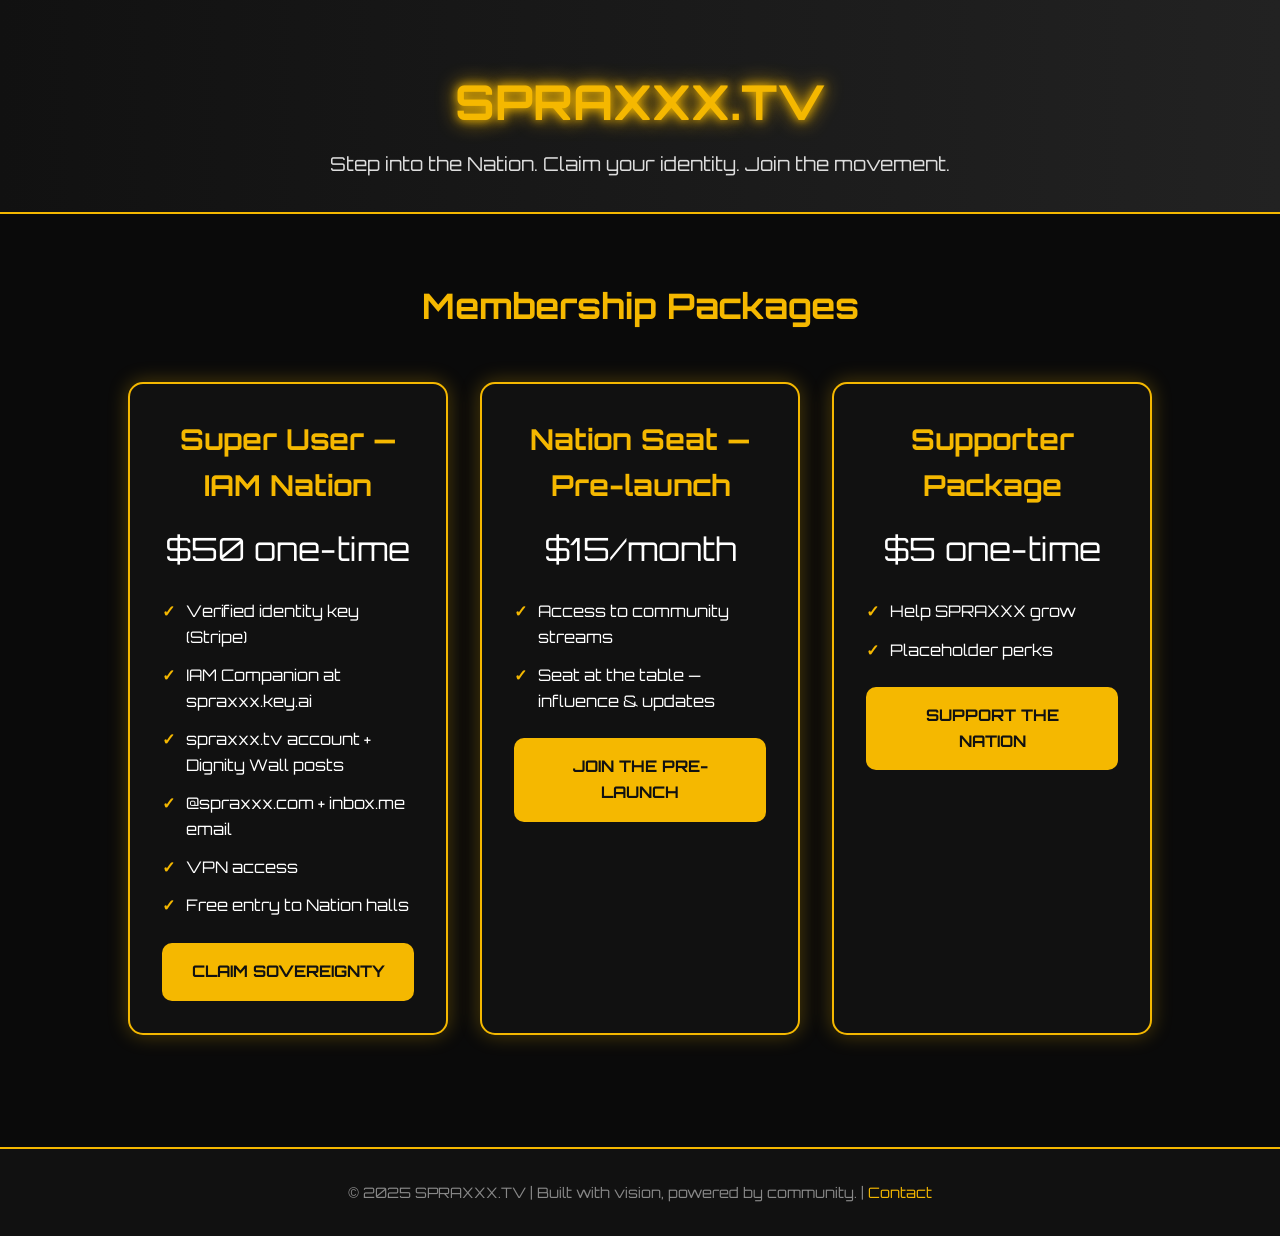
==== index.html @ 99e76203 "Update index.html" ====
<!DOCTYPE html>
<html lang="en">
<head>
    <meta charset="UTF-8">
    <meta name="viewport" content="width=device-width, initial-scale=1.0">
    <title>SPRAXXX.TV — Claim Your Nation</title>
    <link href="https://fonts.googleapis.com/css2?family=Orbitron:wght@400;700&display=swap" rel="stylesheet">
    <link rel="stylesheet" href="styles.css">
    <style>
        /* --- Reset & Basics --- */
        * { margin: 0; padding: 0; box-sizing: border-box; font-family: 'Orbitron', sans-serif; }
        body { background: #0a0a0a; color: #fff; line-height: 1.6; }
        a { text-decoration: none; color: inherit; }
        img { max-width: 100%; }

        /* --- Header --- */
        header {
            text-align: center;
            padding: 4rem 1rem 2rem 1rem;
            background: linear-gradient(90deg, #111, #222);
            border-bottom: 2px solid #f5b800;
        }
        header h1 {
            font-size: 3rem;
            color: #f5b800;
            text-shadow: 0 0 10px #f5b800, 0 0 20px #f5b800;
        }
        header p {
            font-size: 1.2rem;
            color: #ddd;
            margin-top: 0.5rem;
        }

        /* --- Membership Section --- */
        section#membership {
            padding: 4rem 1rem;
            max-width: 1200px;
            margin: 0 auto;
        }
        section#membership h2 {
            text-align: center;
            font-size: 2.2rem;
            color: #f5b800;
            margin-bottom: 3rem;
        }
        .plans {
            display: flex;
            flex-wrap: wrap;
            justify-content: center;
            gap: 2rem;
        }
        .plan {
            background: #111;
            border: 2px solid #f5b800;
            border-radius: 15px;
            width: 320px;
            padding: 2rem;
            box-shadow: 0 0 20px rgba(245,184,0,0.3);
            transition: transform 0.3s, box-shadow 0.3s;
        }
        .plan:hover {
            transform: translateY(-10px);
            box-shadow: 0 0 30px rgba(245,184,0,0.6);
        }
        .plan h3 {
            font-size: 1.8rem;
            color: #f5b800;
            text-align: center;
            margin-bottom: 1rem;
        }
        .price {
            font-size: 2rem;
            text-align: center;
            margin-bottom: 1.5rem;
        }
        .plan ul {
            list-style: none;
            margin-bottom: 1.5rem;
        }
        .plan ul li {
            margin-bottom: 0.8rem;
            padding-left: 1.5rem;
            position: relative;
        }
        .plan ul li::before {
            content: '✓';
            position: absolute;
            left: 0;
            color: #f5b800;
            font-weight: bold;
        }
        .btn {
            display: block;
            text-align: center;
            padding: 1rem 1.5rem;
            border-radius: 10px;
            font-weight: bold;
            transition: 0.3s;
            margin-top: 1rem;
            background: #f5b800;
            color: #111;
            text-transform: uppercase;
        }
        .btn:hover {
            background: #e0a800;
        }

        /* --- Footer --- */
        footer {
            background: #111;
            text-align: center;
            padding: 2rem 1rem;
            color: #888;
            font-size: 0.9rem;
            border-top: 2px solid #f5b800;
            margin-top: 3rem;
        }
        footer a { color: #f5b800; }
        @media(max-width: 960px){ .plans { flex-direction: column; align-items: center; } }
    </style>
</head>
<body>

    <!-- Header -->
    <header>
        <h1>SPRAXXX.TV</h1>
        <p>Step into the Nation. Claim your identity. Join the movement.</p>
    </header>

    <!-- Membership Packages -->
    <section id="membership">
        <h2>Membership Packages</h2>
        <div class="plans">

            <!-- $50 IAM Nation -->
            <div class="plan">
                <h3>Super User — IAM Nation</h3>
                <div class="price">$50 one-time</div>
                <ul>
                    <li>Verified identity key (Stripe)</li>
                    <li>IAM Companion at spraxxx.key.ai</li>
                    <li>spraxxx.tv account + Dignity Wall posts</li>
                    <li>@spraxxx.com + inbox.me email</li>
                    <li>VPN access</li>
                    <li>Free entry to Nation halls</li>
                </ul>
                <a class="btn" href="https://buy.stripe.com/cNi8wO7iu8fKeUY9PT8IU0c" target="_blank" rel="noopener">Claim Sovereignty</a>
            </div>

            <!-- $15 Pre-launch -->
            <div class="plan">
                <h3>Nation Seat — Pre-launch</h3>
                <div class="price">$15/month</div>
                <ul>
                    <li>Access to community streams</li>
                    <li>Seat at the table — influence & updates</li>
                </ul>
                <a class="btn" href="https://buy.stripe.com/8x214m6eq1Rm6os7HL8IU0d" target="_blank" rel="noopener">Join the Pre-launch</a>
            </div>

            <!-- $5 Supporter -->
            <div class="plan">
                <h3>Supporter Package</h3>
                <div class="price">$5 one-time</div>
                <ul>
                    <li>Help SPRAXXX grow</li>
                    <li>Placeholder perks</li>
                </ul>
                <a class="btn" href="https://buy.stripe.com/cNi4gy5amanSeUY6DH8IU0e" target="_blank" rel="noopener">Support the Nation</a>
            </div>

        </div>
    </section>

    <!-- Footer -->
    <footer>
        <p>&copy; 2025 SPRAXXX.TV | Built with vision, powered by community. | <a href="mailto:contact@spraxxx.com">Contact</a></p>
    </footer>

</body>
</html>
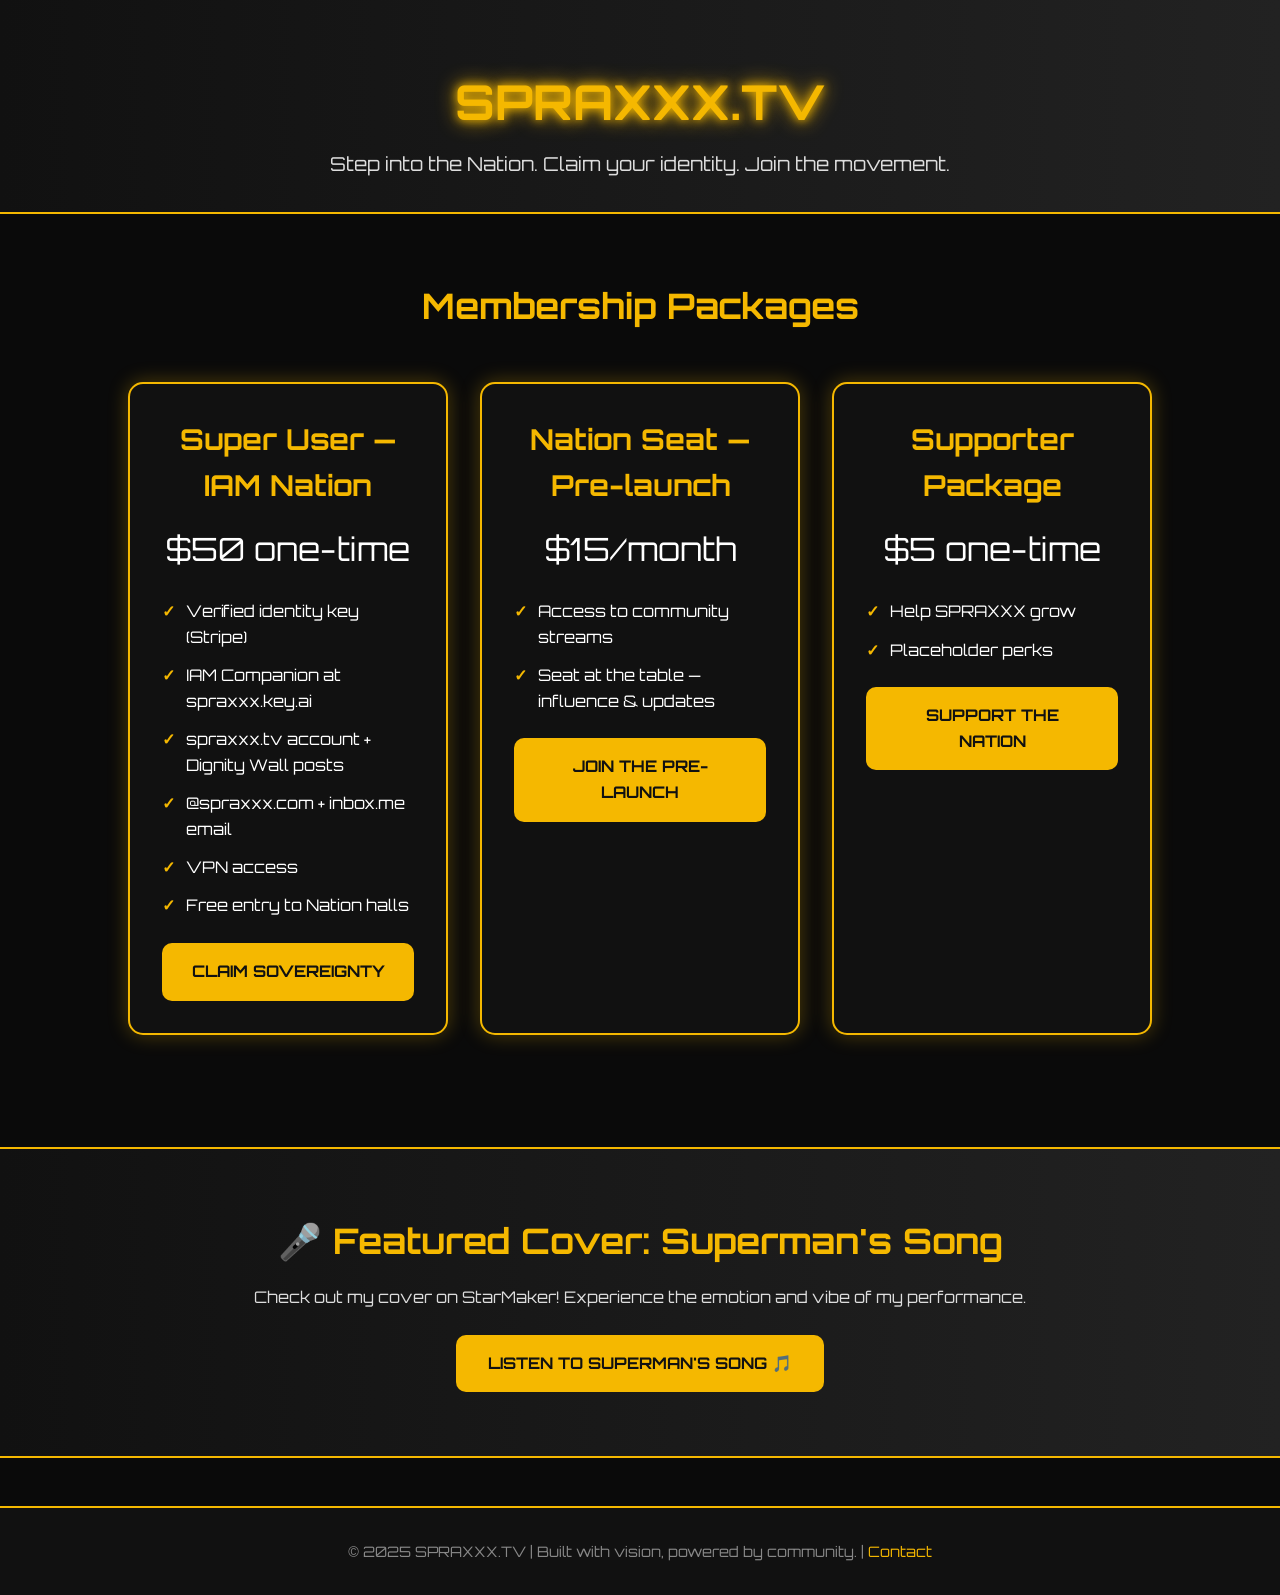
==== commit 80d71996: "Add Featured Music Section to index.html Added a featured music section with a cover song link." ====
--- a/index.html
+++ b/index.html
@@ -105,6 +105,38 @@
             background: #e0a800;
         }
 
+        /* --- Featured Music Section --- */
+        section#music-cover {
+            padding:4rem 1rem;
+            text-align:center;
+            background:linear-gradient(90deg,#111,#222);
+            border-top:2px solid #f5b800;
+            border-bottom:2px solid #f5b800;
+            margin-top:3rem;
+        }
+        section#music-cover h2 {
+            font-size:2.2rem;
+            color:#f5b800;
+            margin-bottom:1rem;
+        }
+        section#music-cover p {
+            color:#ddd;
+            margin-bottom:1.5rem;
+        }
+        section#music-cover a {
+            display:inline-block;
+            padding:1rem 2rem;
+            background:#f5b800;
+            color:#111;
+            font-weight:bold;
+            border-radius:10px;
+            text-transform:uppercase;
+            transition:0.3s;
+        }
+        section#music-cover a:hover {
+            background:#e0a800;
+        }
+
         /* --- Footer --- */
         footer {
             background: #111;
@@ -116,6 +148,7 @@
             margin-top: 3rem;
         }
         footer a { color: #f5b800; }
+
         @media(max-width: 960px){ .plans { flex-direction: column; align-items: center; } }
     </style>
 </head>
@@ -172,6 +205,13 @@
         </div>
     </section>
 
+    <!-- Featured Music Cover -->
+    <section id="music-cover">
+        <h2>🎤 Featured Cover: Superman's Song</h2>
+        <p>Check out my cover on StarMaker! Experience the emotion and vibe of my performance.</p>
+        <a href="https://m.starmakerstudios.com/a-vue3/playrecording?app=sm&from_sid=100038698755&guide_type=2&pg_rf_ca_vn=20&pid=recordingsharing&recordingId=7318349473328004&share_type=copylink" target="_blank">Listen to Superman's Song 🎵</a>
+    </section>
+
     <!-- Footer -->
     <footer>
         <p>&copy; 2025 SPRAXXX.TV | Built with vision, powered by community. | <a href="mailto:contact@spraxxx.com">Contact</a></p>
--- a/styles.css
+++ b/styles.css
@@ -0,0 +1,152 @@
+/* --- Reset & Basics --- */
+* {
+    margin: 0;
+    padding: 0;
+    box-sizing: border-box;
+    font-family: 'Orbitron', sans-serif;
+}
+body {
+    background: #0a0a0a;
+    color: #fff;
+    line-height: 1.6;
+    animation: pulseBackground 10s infinite alternate;
+}
+a {
+    text-decoration: none;
+    color: inherit;
+}
+img {
+    max-width: 100%;
+}
+
+/* --- Animations --- */
+@keyframes pulseBackground {
+    0% { background-color: #0a0a0a; }
+    50% { background-color: #111111; }
+    100% { background-color: #0a0a0a; }
+}
+
+/* --- Header --- */
+header {
+    text-align: center;
+    padding: 4rem 1rem 2rem 1rem;
+    background: linear-gradient(90deg, #111, #222);
+    border-bottom: 2px solid #f5b800;
+    animation: glowHeader 3s infinite alternate;
+}
+@keyframes glowHeader {
+    0% { box-shadow: 0 0 5px #f5b800; }
+    100% { box-shadow: 0 0 25px #f5b800; }
+}
+header h1 {
+    font-size: 3rem;
+    color: #f5b800;
+    text-shadow: 0 0 10px #f5b800, 0 0 20px #f5b800;
+}
+header p {
+    font-size: 1.2rem;
+    color: #ddd;
+    margin-top: 0.5rem;
+}
+
+/* --- Membership Section --- */
+section#membership {
+    padding: 4rem 1rem;
+    max-width: 1200px;
+    margin: 0 auto;
+}
+section#membership h2 {
+    text-align: center;
+    font-size: 2.2rem;
+    color: #f5b800;
+    margin-bottom: 3rem;
+}
+.plans {
+    display: flex;
+    flex-wrap: wrap;
+    justify-content: center;
+    gap: 2rem;
+}
+.plan {
+    background: #111;
+    border: 2px solid #f5b800;
+    border-radius: 15px;
+    width: 320px;
+    padding: 2rem;
+    box-shadow: 0 0 20px rgba(245,184,0,0.3);
+    transition: transform 0.3s, box-shadow 0.3s;
+}
+.plan:hover {
+    transform: translateY(-10px);
+    box-shadow: 0 0 30px rgba(245,184,0,0.6), 0 0 50px rgba(245,184,0,0.3);
+}
+.plan h3 {
+    font-size: 1.8rem;
+    color: #f5b800;
+    text-align: center;
+    margin-bottom: 1rem;
+    animation: glowText 2s infinite alternate;
+}
+@keyframes glowText {
+    0% { text-shadow: 0 0 5px #f5b800; }
+    100% { text-shadow: 0 0 20px #f5b800, 0 0 40px #f5b800; }
+}
+.price {
+    font-size: 2rem;
+    text-align: center;
+    margin-bottom: 1.5rem;
+}
+.plan ul {
+    list-style: none;
+    margin-bottom: 1.5rem;
+}
+.plan ul li {
+    margin-bottom: 0.8rem;
+    padding-left: 1.5rem;
+    position: relative;
+}
+.plan ul li::before {
+    content: '✓';
+    position: absolute;
+    left: 0;
+    color: #f5b800;
+    font-weight: bold;
+}
+.btn {
+    display: block;
+    text-align: center;
+    padding: 1rem 1.5rem;
+    border-radius: 10px;
+    font-weight: bold;
+    transition: 0.3s;
+    margin-top: 1rem;
+    background: #f5b800;
+    color: #111;
+    text-transform: uppercase;
+}
+.btn:hover {
+    background: #e0a800;
+    box-shadow: 0 0 15px #f5b800, 0 0 30px #f5b800 inset;
+}
+
+/* --- Footer --- */
+footer {
+    background: #111;
+    text-align: center;
+    padding: 2rem 1rem;
+    color: #888;
+    font-size: 0.9rem;
+    border-top: 2px solid #f5b800;
+    margin-top: 3rem;
+    animation: glowFooter 4s infinite alternate;
+}
+footer a { color: #f5b800; }
+@keyframes glowFooter {
+    0% { box-shadow: 0 0 5px #f5b800; }
+    100% { box-shadow: 0 0 25px #f5b800; }
+}
+
+/* --- Responsive --- */
+@media(max-width: 960px){
+    .plans { flex-direction: column; align-items: center; }
+}
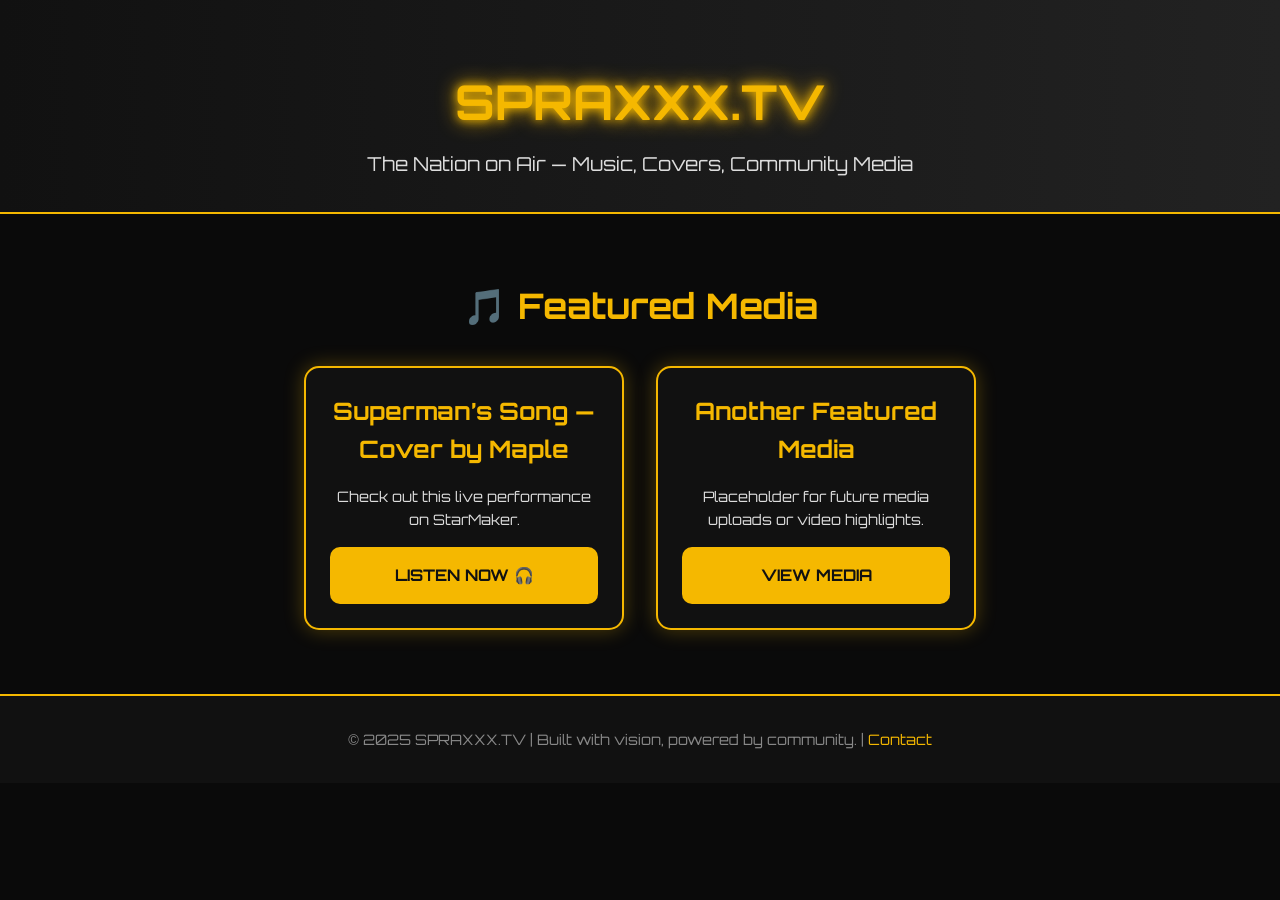
==== commit c51b1353: "Update page title and restructure sections" ====
--- a/index.html
+++ b/index.html
@@ -3,129 +3,83 @@
 <head>
     <meta charset="UTF-8">
     <meta name="viewport" content="width=device-width, initial-scale=1.0">
-    <title>SPRAXXX.TV — Claim Your Nation</title>
+    <title>SPRAXXX.TV — The Nation on Air</title>
+
+    <!-- Fonts -->
+    <link rel="preconnect" href="https://fonts.googleapis.com">
+    <link rel="preconnect" href="https://fonts.gstatic.com" crossorigin>
     <link href="https://fonts.googleapis.com/css2?family=Orbitron:wght@400;700&display=swap" rel="stylesheet">
+
+    <!-- Styles -->
     <link rel="stylesheet" href="styles.css">
+
     <style>
         /* --- Reset & Basics --- */
-        * { margin: 0; padding: 0; box-sizing: border-box; font-family: 'Orbitron', sans-serif; }
-        body { background: #0a0a0a; color: #fff; line-height: 1.6; }
-        a { text-decoration: none; color: inherit; }
-        img { max-width: 100%; }
+        * { margin:0; padding:0; box-sizing:border-box; font-family:'Orbitron', sans-serif; }
+        body { background:#0a0a0a; color:#fff; line-height:1.6; overflow-x:hidden; }
+        a { text-decoration:none; color:inherit; }
+        img { max-width:100%; display:block; }
 
         /* --- Header --- */
         header {
-            text-align: center;
-            padding: 4rem 1rem 2rem 1rem;
-            background: linear-gradient(90deg, #111, #222);
-            border-bottom: 2px solid #f5b800;
+            text-align:center;
+            padding:4rem 1rem 2rem 1rem;
+            background:linear-gradient(90deg,#111,#222);
+            border-bottom:2px solid #f5b800;
         }
         header h1 {
-            font-size: 3rem;
-            color: #f5b800;
-            text-shadow: 0 0 10px #f5b800, 0 0 20px #f5b800;
+            font-size:3rem;
+            color:#f5b800;
+            text-shadow:0 0 10px #f5b800,0 0 20px #f5b800;
         }
         header p {
-            font-size: 1.2rem;
-            color: #ddd;
-            margin-top: 0.5rem;
+            font-size:1.2rem;
+            color:#ddd;
+            margin-top:0.5rem;
         }
 
-        /* --- Membership Section --- */
-        section#membership {
-            padding: 4rem 1rem;
-            max-width: 1200px;
-            margin: 0 auto;
+        /* --- Featured Media Section --- */
+        section#featured-media {
+            max-width:1200px;
+            margin:4rem auto;
+            padding:0 1rem;
         }
-        section#membership h2 {
-            text-align: center;
-            font-size: 2.2rem;
-            color: #f5b800;
-            margin-bottom: 3rem;
-        }
-        .plans {
-            display: flex;
-            flex-wrap: wrap;
-            justify-content: center;
-            gap: 2rem;
-        }
-        .plan {
-            background: #111;
-            border: 2px solid #f5b800;
-            border-radius: 15px;
-            width: 320px;
-            padding: 2rem;
-            box-shadow: 0 0 20px rgba(245,184,0,0.3);
-            transition: transform 0.3s, box-shadow 0.3s;
-        }
-        .plan:hover {
-            transform: translateY(-10px);
-            box-shadow: 0 0 30px rgba(245,184,0,0.6);
-        }
-        .plan h3 {
-            font-size: 1.8rem;
-            color: #f5b800;
-            text-align: center;
-            margin-bottom: 1rem;
-        }
-        .price {
-            font-size: 2rem;
-            text-align: center;
-            margin-bottom: 1.5rem;
-        }
-        .plan ul {
-            list-style: none;
-            margin-bottom: 1.5rem;
-        }
-        .plan ul li {
-            margin-bottom: 0.8rem;
-            padding-left: 1.5rem;
-            position: relative;
-        }
-        .plan ul li::before {
-            content: '✓';
-            position: absolute;
-            left: 0;
-            color: #f5b800;
-            font-weight: bold;
-        }
-        .btn {
-            display: block;
-            text-align: center;
-            padding: 1rem 1.5rem;
-            border-radius: 10px;
-            font-weight: bold;
-            transition: 0.3s;
-            margin-top: 1rem;
-            background: #f5b800;
-            color: #111;
-            text-transform: uppercase;
-        }
-        .btn:hover {
-            background: #e0a800;
-        }
-
-        /* --- Featured Music Section --- */
-        section#music-cover {
-            padding:4rem 1rem;
-            text-align:center;
-            background:linear-gradient(90deg,#111,#222);
-            border-top:2px solid #f5b800;
-            border-bottom:2px solid #f5b800;
-            margin-top:3rem;
-        }
-        section#music-cover h2 {
+        section#featured-media h2 {
             font-size:2.2rem;
             color:#f5b800;
+            text-align:center;
+            margin-bottom:2rem;
+        }
+        .media-grid {
+            display:flex;
+            flex-wrap:wrap;
+            gap:2rem;
+            justify-content:center;
+        }
+        .media-card {
+            background:#111;
+            border:2px solid #f5b800;
+            border-radius:15px;
+            padding:1.5rem;
+            width:320px;
+            box-shadow:0 0 20px rgba(245,184,0,0.3);
+            transition:transform 0.3s, box-shadow 0.3s;
+        }
+        .media-card:hover {
+            transform:translateY(-8px);
+            box-shadow:0 0 30px rgba(245,184,0,0.6);
+        }
+        .media-card h3 {
+            font-size:1.5rem;
+            color:#f5b800;
+            text-align:center;
             margin-bottom:1rem;
         }
-        section#music-cover p {
-            color:#ddd;
-            margin-bottom:1.5rem;
-        }
-        section#music-cover a {
-            display:inline-block;
-            padding:1rem 2rem;
+        .media-card a.btn {
+            display:block;
+            text-align:center;
+            margin-top:1rem;
+            padding:1rem 1.5rem;
             background:#f5b800;
             color:#111;
             font-weight:bold;
@@ -133,23 +87,24 @@
             text-transform:uppercase;
             transition:0.3s;
         }
-        section#music-cover a:hover {
+        .media-card a.btn:hover {
             background:#e0a800;
         }
 
         /* --- Footer --- */
         footer {
-            background: #111;
-            text-align: center;
-            padding: 2rem 1rem;
-            color: #888;
-            font-size: 0.9rem;
-            border-top: 2px solid #f5b800;
-            margin-top: 3rem;
+            background:#111;
+            text-align:center;
+            padding:2rem 1rem;
+            color:#888;
+            font-size:0.9rem;
+            border-top:2px solid #f5b800;
+            margin-top:3rem;
         }
-        footer a { color: #f5b800; }
+        footer a { color:#f5b800; }
 
-        @media(max-width: 960px){ .plans { flex-direction: column; align-items: center; } }
+        /* Responsive */
+        @media(max-width:960px){ .media-grid{flex-direction:column; align-items:center;} }
     </style>
 </head>
 <body>
@@ -157,59 +112,37 @@
     <!-- Header -->
     <header>
         <h1>SPRAXXX.TV</h1>
-        <p>Step into the Nation. Claim your identity. Join the movement.</p>
+        <p>The Nation on Air — Music, Covers, Community Media</p>
     </header>
 
-    <!-- Membership Packages -->
-    <section id="membership">
-        <h2>Membership Packages</h2>
-        <div class="plans">
+    <!-- Featured Media -->
+    <section id="featured-media">
+        <h2>🎵 Featured Media</h2>
+        <div class="media-grid">
 
-            <!-- $50 IAM Nation -->
-            <div class="plan">
-                <h3>Super User — IAM Nation</h3>
-                <div class="price">$50 one-time</div>
-                <ul>
-                    <li>Verified identity key (Stripe)</li>
-                    <li>IAM Companion at spraxxx.key.ai</li>
-                    <li>spraxxx.tv account + Dignity Wall posts</li>
-                    <li>@spraxxx.com + inbox.me email</li>
-                    <li>VPN access</li>
-                    <li>Free entry to Nation halls</li>
-                </ul>
-                <a class="btn" href="https://buy.stripe.com/cNi8wO7iu8fKeUY9PT8IU0c" target="_blank" rel="noopener">Claim Sovereignty</a>
+            <!-- StarMaker Cover -->
+            <div class="media-card">
+                <h3>Superman’s Song — Cover by Maple</h3>
+                <p style="color:#ddd; text-align:center; font-size:0.9rem; margin-bottom:1rem;">
+                    Check out this live performance on StarMaker.
+                </p>
+                <a class="btn" href="https://m.starmakerstudios.com/a-vue3/playrecording?app=sm&from_sid=100038698755&guide_type=2&pg_rf_ca_vn=20&pid=recordingsharing&recordingId=7318349473328004&share_type=copylink" target="_blank">
+                    Listen Now 🎧
+                </a>
             </div>
 
-            <!-- $15 Pre-launch -->
-            <div class="plan">
-                <h3>Nation Seat — Pre-launch</h3>
-                <div class="price">$15/month</div>
-                <ul>
-                    <li>Access to community streams</li>
-                    <li>Seat at the table — influence & updates</li>
-                </ul>
-                <a class="btn" href="https://buy.stripe.com/8x214m6eq1Rm6os7HL8IU0d" target="_blank" rel="noopener">Join the Pre-launch</a>
-            </div>
-
-            <!-- $5 Supporter -->
-            <div class="plan">
-                <h3>Supporter Package</h3>
-                <div class="price">$5 one-time</div>
-                <ul>
-                    <li>Help SPRAXXX grow</li>
-                    <li>Placeholder perks</li>
-                </ul>
-                <a class="btn" href="https://buy.stripe.com/cNi4gy5amanSeUY6DH8IU0e" target="_blank" rel="noopener">Support the Nation</a>
+            <!-- Placeholder for additional media -->
+            <div class="media-card">
+                <h3>Another Featured Media</h3>
+                <p style="color:#ddd; text-align:center; font-size:0.9rem; margin-bottom:1rem;">
+                    Placeholder for future media uploads or video highlights.
+                </p>
+                <a class="btn" href="#">
+                    View Media
+                </a>
             </div>
 
         </div>
-    </section>
-
-    <!-- Featured Music Cover -->
-    <section id="music-cover">
-        <h2>🎤 Featured Cover: Superman's Song</h2>
-        <p>Check out my cover on StarMaker! Experience the emotion and vibe of my performance.</p>
-        <a href="https://m.starmakerstudios.com/a-vue3/playrecording?app=sm&from_sid=100038698755&guide_type=2&pg_rf_ca_vn=20&pid=recordingsharing&recordingId=7318349473328004&share_type=copylink" target="_blank">Listen to Superman's Song 🎵</a>
     </section>
 
     <!-- Footer -->
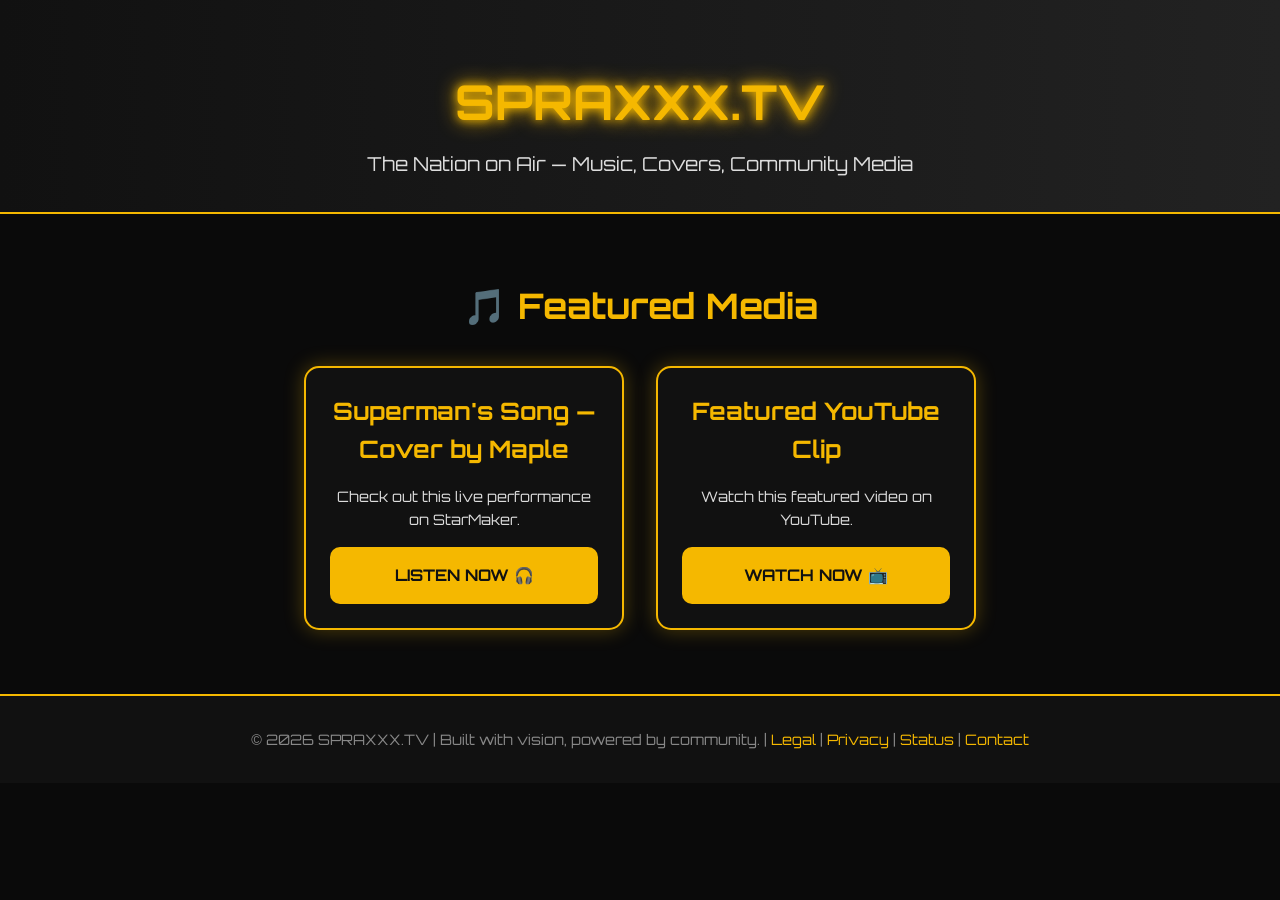
==== commit 385714d9: "Fix code review issues and add YouTube video - Remove duplicate CSS from index.html to rely on style" ====
--- a/index.html
+++ b/index.html
@@ -14,97 +14,57 @@
     <link rel="stylesheet" href="styles.css">
 
     <style>
-        /* --- Reset & Basics --- */
-        * { margin:0; padding:0; box-sizing:border-box; font-family:'Orbitron', sans-serif; }
-        body { background:#0a0a0a; color:#fff; line-height:1.6; overflow-x:hidden; }
-        a { text-decoration:none; color:inherit; }
-        img { max-width:100%; display:block; }
-
-        /* --- Header --- */
-        header {
-            text-align:center;
-            padding:4rem 1rem 2rem 1rem;
-            background:linear-gradient(90deg,#111,#222);
-            border-bottom:2px solid #f5b800;
+        /* --- Featured Media Section --- */
+        section#featured-media {
+            max-width: 1200px;
+            margin: 4rem auto;
+            padding: 0 1rem;
         }
-        header h1 {
-            font-size:3rem;
-            color:#f5b800;
-            text-shadow:0 0 10px #f5b800,0 0 20px #f5b800;
+        section#featured-media h2 {
+            font-size: 2.2rem;
+            color: #f5b800;
+            text-align: center;
+            margin-bottom: 2rem;
         }
-        header p {
-            font-size:1.2rem;
-            color:#ddd;
-            margin-top:0.5rem;
+        .media-grid {
+            display: flex;
+            flex-wrap: wrap;
+            gap: 2rem;
+            justify-content: center;
+        }
+        .media-card {
+            background: #111;
+            border: 2px solid #f5b800;
+            border-radius: 15px;
+            padding: 1.5rem;
+            width: 320px;
+            box-shadow: 0 0 20px rgba(245,184,0,0.3);
+            transition: transform 0.3s, box-shadow 0.3s;
+        }
+        .media-card:hover {
+            transform: translateY(-8px);
+            box-shadow: 0 0 30px rgba(245,184,0,0.6);
+        }
+        .media-card h3 {
+            font-size: 1.5rem;
+            color: #f5b800;
+            text-align: center;
+            margin-bottom: 1rem;
+        }
+        .media-card p {
+            color: #ddd;
+            text-align: center;
+            font-size: 0.9rem;
+            margin-bottom: 1rem;
         }
 
-        /* --- Featured Media Section --- */
-        section#featured-media {
-            max-width:1200px;
-            margin:4rem auto;
-            padding:0 1rem;
+        /* Responsive */
+        @media(max-width: 960px) {
+            .media-grid {
+                flex-direction: column;
+                align-items: center;
+            }
         }
-        section#featured-media h2 {
-            font-size:2.2rem;
-            color:#f5b800;
-            text-align:center;
-            margin-bottom:2rem;
-        }
-        .media-grid {
-            display:flex;
-            flex-wrap:wrap;
-            gap:2rem;
-            justify-content:center;
-        }
-        .media-card {
-            background:#111;
-            border:2px solid #f5b800;
-            border-radius:15px;
-            padding:1.5rem;
-            width:320px;
-            box-shadow:0 0 20px rgba(245,184,0,0.3);
-            transition:transform 0.3s, box-shadow 0.3s;
-        }
-        .media-card:hover {
-            transform:translateY(-8px);
-            box-shadow:0 0 30px rgba(245,184,0,0.6);
-        }
-        .media-card h3 {
-            font-size:1.5rem;
-            color:#f5b800;
-            text-align:center;
-            margin-bottom:1rem;
-        }
-        .media-card a.btn {
-            display:block;
-            text-align:center;
-            margin-top:1rem;
-            padding:1rem 1.5rem;
-            background:#f5b800;
-            color:#111;
-            font-weight:bold;
-            border-radius:10px;
-            text-transform:uppercase;
-            transition:0.3s;
-        }
-        .media-card a.btn:hover {
-            background:#e0a800;
-        }
-
-        /* --- Footer --- */
-        footer {
-            background:#111;
-            text-align:center;
-            padding:2rem 1rem;
-            color:#888;
-            font-size:0.9rem;
-            border-top:2px solid #f5b800;
-            margin-top:3rem;
-        }
-        footer a { color:#f5b800; }
-
-        /* Responsive */
-        @media(max-width:960px){ .media-grid{flex-direction:column; align-items:center;} }
     </style>
 </head>
 <body>
@@ -122,23 +82,19 @@
 
             <!-- StarMaker Cover -->
             <div class="media-card">
-                <h3>Superman’s Song — Cover by Maple</h3>
-                <p style="color:#ddd; text-align:center; font-size:0.9rem; margin-bottom:1rem;">
-                    Check out this live performance on StarMaker.
-                </p>
-                <a class="btn" href="https://m.starmakerstudios.com/a-vue3/playrecording?app=sm&from_sid=100038698755&guide_type=2&pg_rf_ca_vn=20&pid=recordingsharing&recordingId=7318349473328004&share_type=copylink" target="_blank">
-                    Listen Now 🎧
+                <h3>Superman's Song — Cover by Maple</h3>
+                <p>Check out this live performance on StarMaker.</p>
+                <a class="btn" href="https://m.starmakerstudios.com/a-vue3/playrecording?app=sm&from_sid=100038698755&guide_type=2&pg_rf_ca_vn=20&pid=recordingsharing&recordingId=7318349473328004&share_type=copylink" target="_blank" rel="noopener noreferrer" aria-label="Listen to Superman's Song cover on StarMaker">
+                    Listen Now <span aria-hidden="true">🎧</span>
                 </a>
             </div>
 
-            <!-- Placeholder for additional media -->
+            <!-- YouTube Video -->
             <div class="media-card">
-                <h3>Another Featured Media</h3>
-                <p style="color:#ddd; text-align:center; font-size:0.9rem; margin-bottom:1rem;">
-                    Placeholder for future media uploads or video highlights.
-                </p>
-                <a class="btn" href="#">
-                    View Media
+                <h3>Featured YouTube Clip</h3>
+                <p>Watch this featured video on YouTube.</p>
+                <a class="btn" href="https://youtu.be/pQ2jtyVKWhc?si=T8Czv7_W61iGwzvo" target="_blank" rel="noopener noreferrer" aria-label="Watch featured YouTube video">
+                    Watch Now <span aria-hidden="true">📺</span>
                 </a>
             </div>
 
@@ -147,7 +103,7 @@
 
     <!-- Footer -->
     <footer>
-        <p>&copy; 2025 SPRAXXX.TV | Built with vision, powered by community. | <a href="mailto:contact@spraxxx.com">Contact</a></p>
+        <p>&copy; 2026 SPRAXXX.TV | Built with vision, powered by community. | <a href="legal.html">Legal</a> | <a href="privacy.html">Privacy</a> | <a href="status.html">Status</a> | <a href="mailto:contact@spraxxx.com">Contact</a></p>
     </footer>
 
 </body>
--- a/styles.css
+++ b/styles.css
@@ -47,6 +47,33 @@
     font-size: 1.2rem;
     color: #ddd;
     margin-top: 0.5rem;
+}
+
+/* --- Content Sections --- */
+section {
+    padding: 4rem 1rem;
+}
+section h2 {
+    text-align: center;
+    font-size: 2.2rem;
+    color: #f5b800;
+    margin-bottom: 2rem;
+}
+.content-wrapper {
+    max-width: 900px;
+    margin: 0 auto;
+    line-height: 1.8;
+    color: #ccc;
+    padding: 0 1rem;
+}
+.content-wrapper h3 {
+    color: #f5b800;
+    margin-top: 1.5rem;
+    margin-bottom: 0.8rem;
+}
+.content-wrapper ul {
+    margin-left: 2rem;
+    margin-bottom: 1.5rem;
 }
 
 /* --- Membership Section --- */
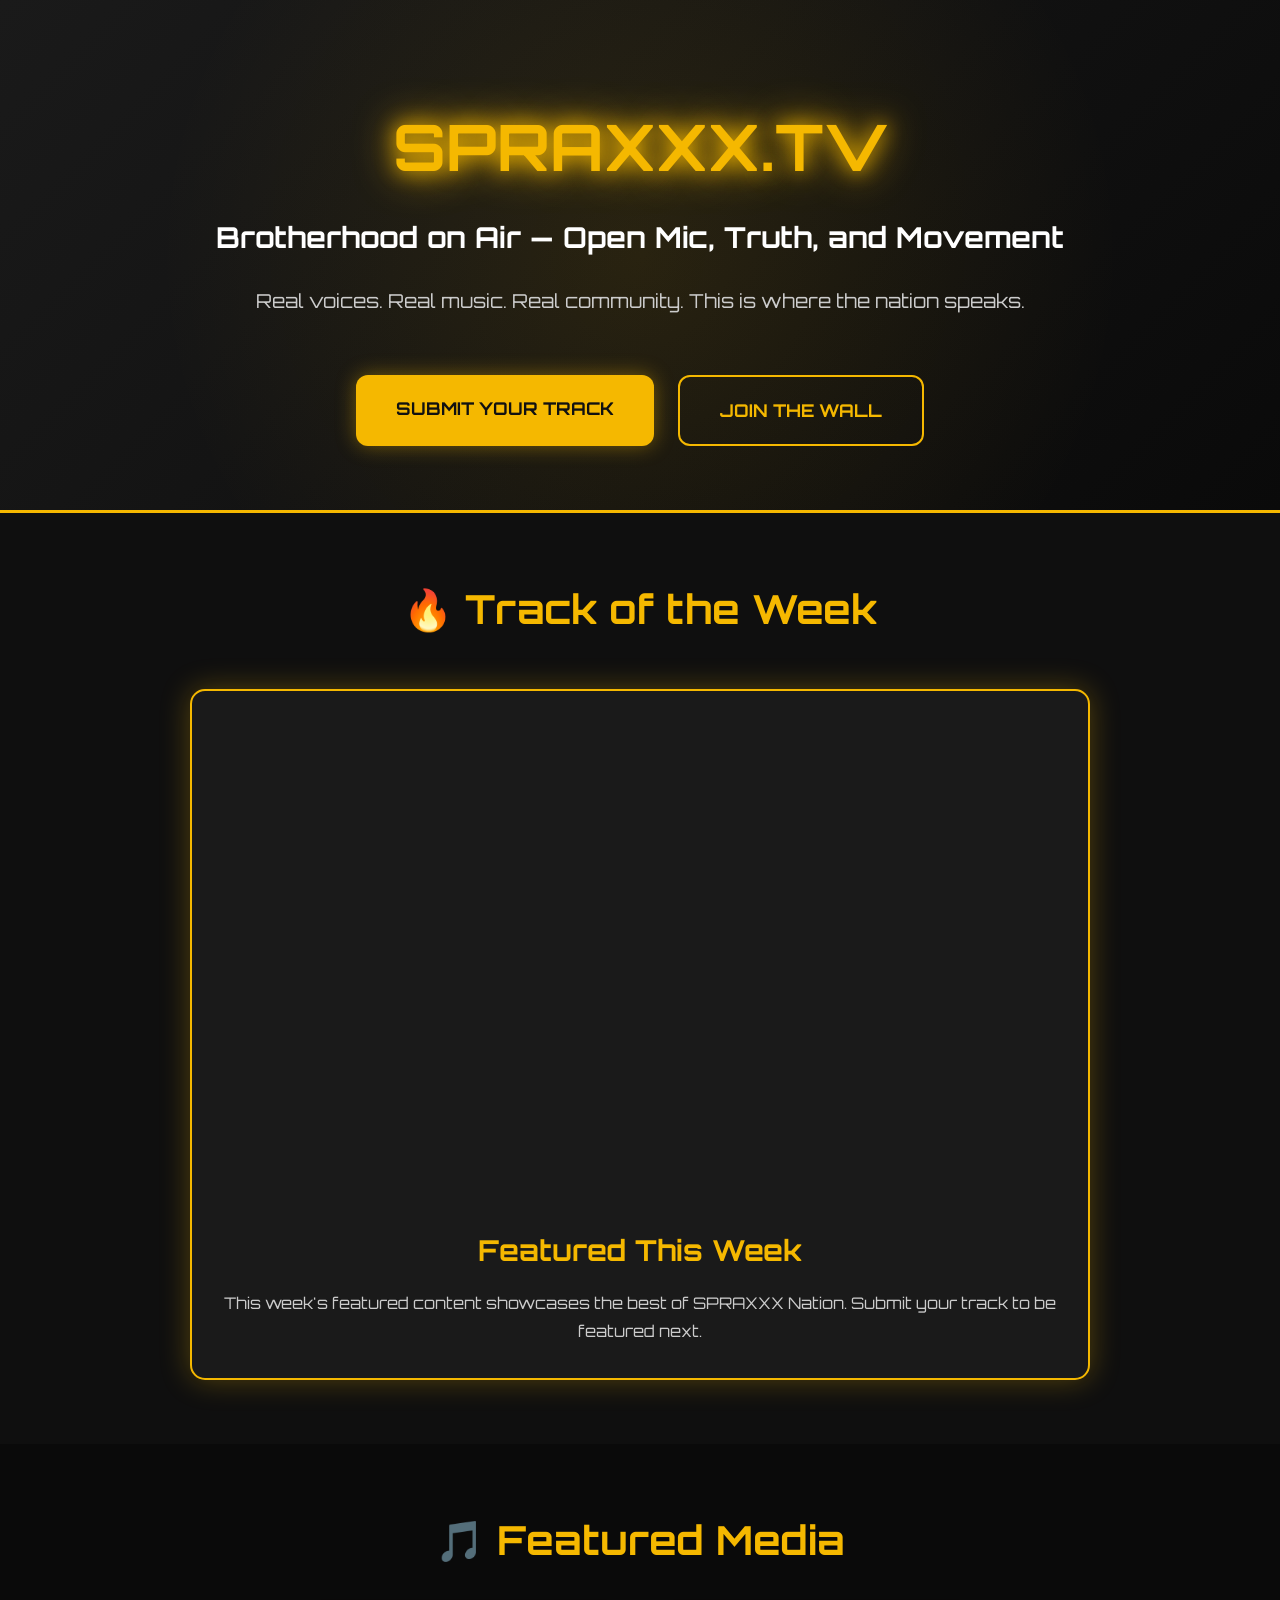
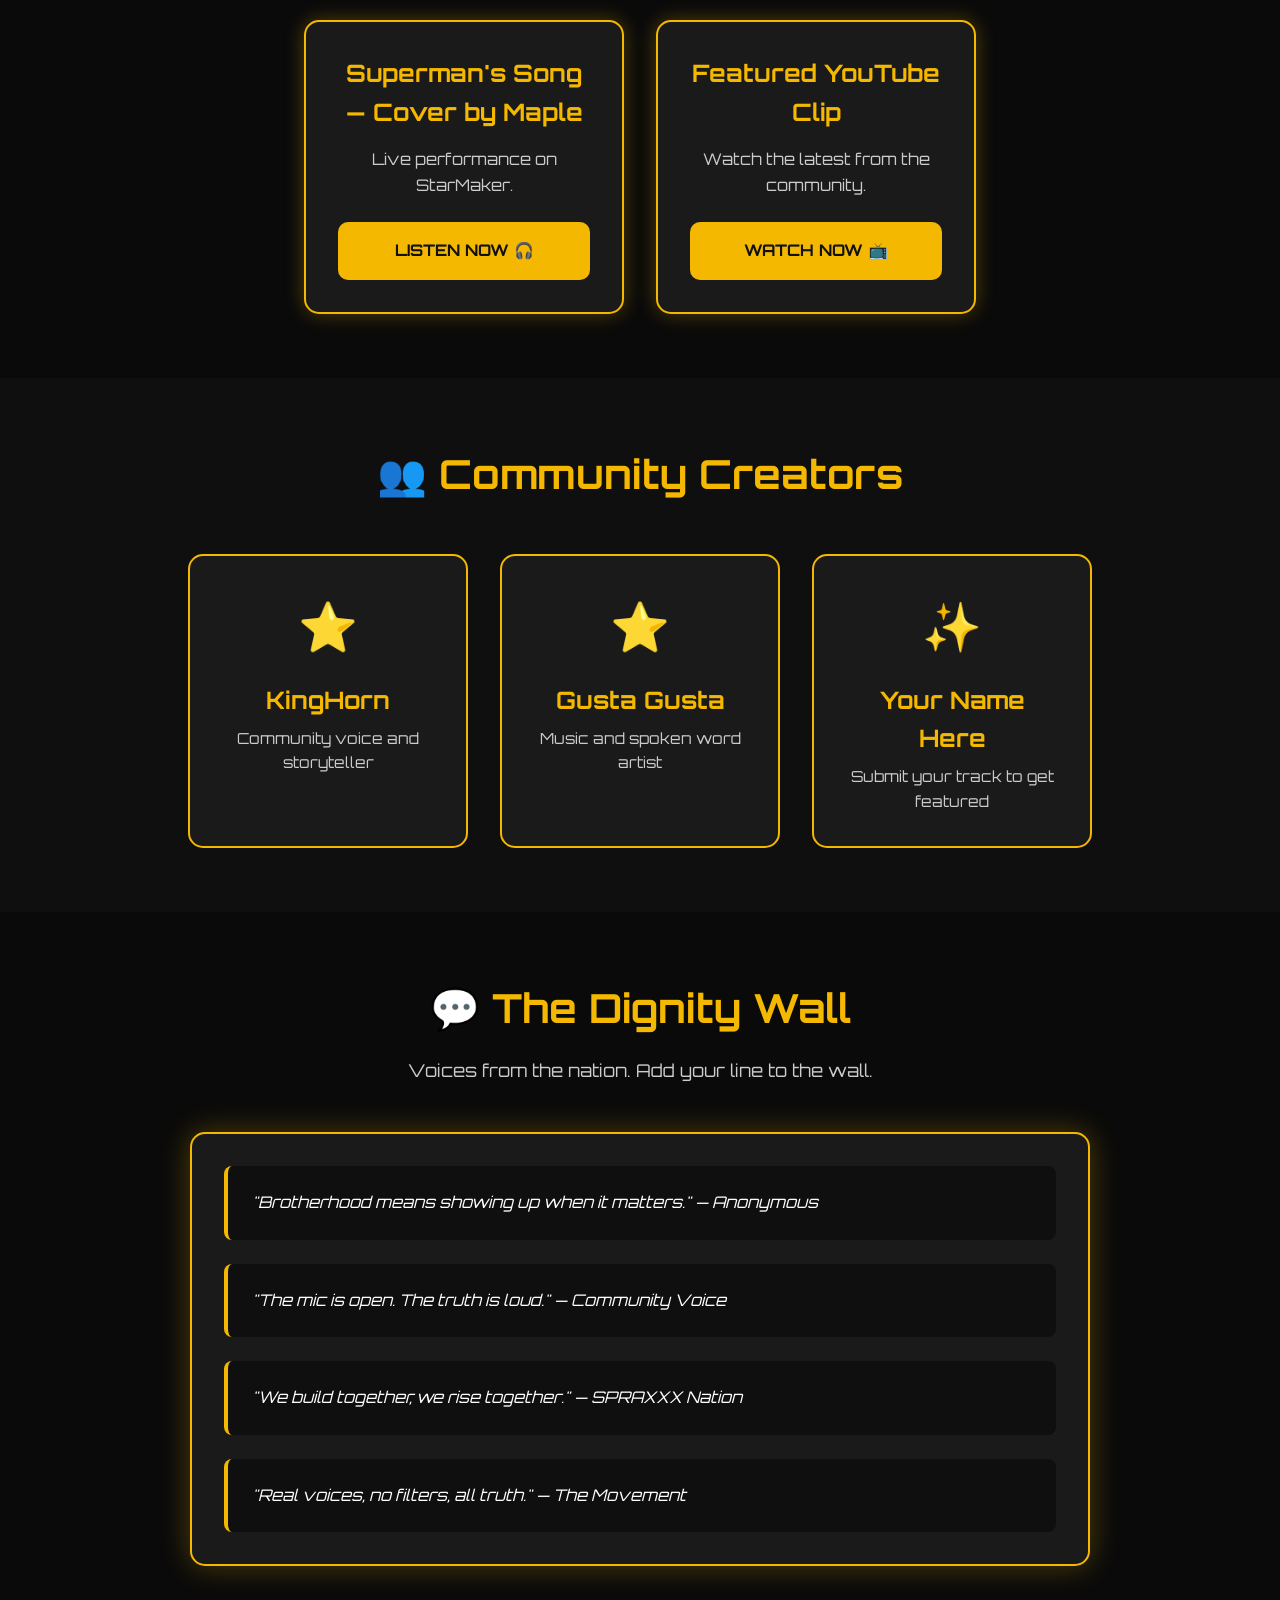
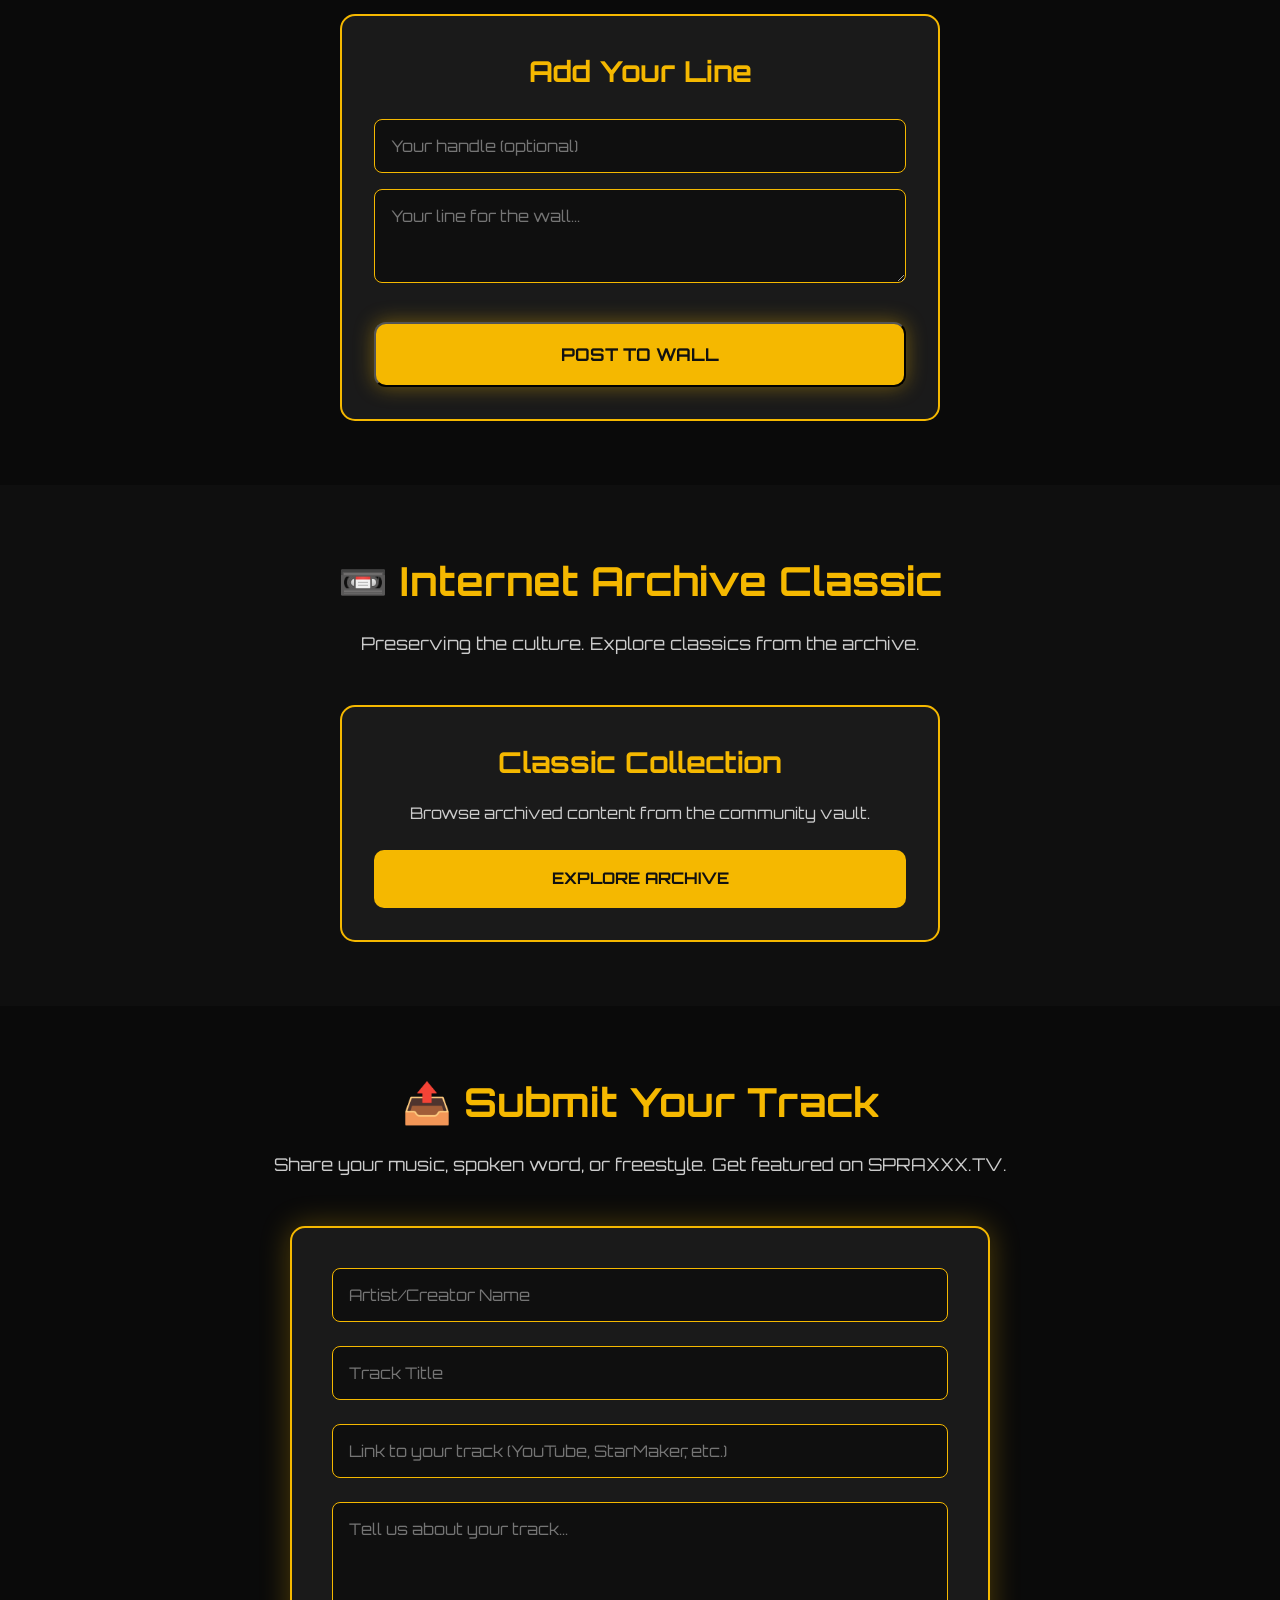
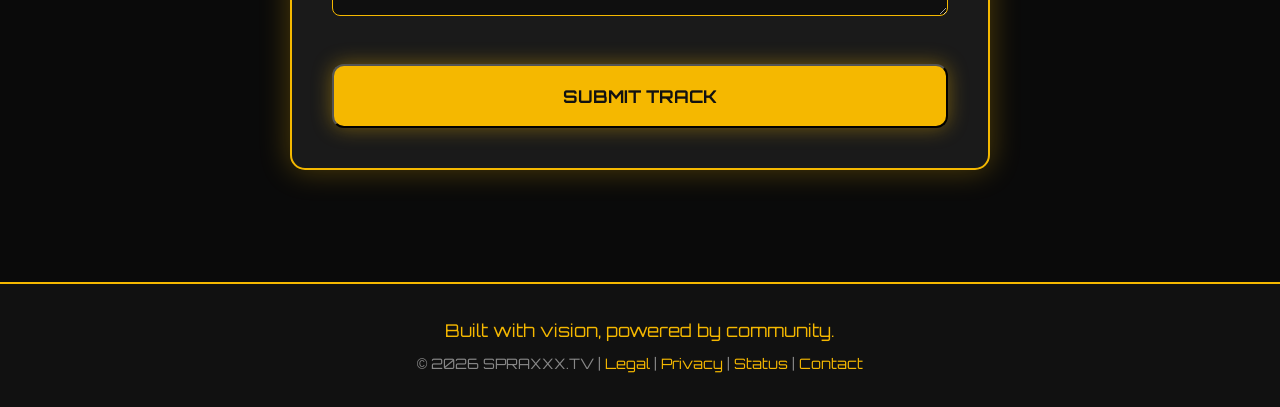
==== commit b8e219b8: "Complete SPRAXXX.TV homepage rebuild with all community features Major Updates: - Hero section with " ====
--- a/index.html
+++ b/index.html
@@ -3,7 +3,7 @@
 <head>
     <meta charset="UTF-8">
     <meta name="viewport" content="width=device-width, initial-scale=1.0">
-    <title>SPRAXXX.TV — The Nation on Air</title>
+    <title>SPRAXXX.TV — Brotherhood on Air</title>
 
     <!-- Fonts -->
     <link rel="preconnect" href="https://fonts.googleapis.com">
@@ -12,78 +12,53 @@
 
     <!-- Styles -->
     <link rel="stylesheet" href="styles.css">
-
-    <style>
-        /* --- Featured Media Section --- */
-        section#featured-media {
-            max-width: 1200px;
-            margin: 4rem auto;
-            padding: 0 1rem;
-        }
-        section#featured-media h2 {
-            font-size: 2.2rem;
-            color: #f5b800;
-            text-align: center;
-            margin-bottom: 2rem;
-        }
-        .media-grid {
-            display: flex;
-            flex-wrap: wrap;
-            gap: 2rem;
-            justify-content: center;
-        }
-        .media-card {
-            background: #111;
-            border: 2px solid #f5b800;
-            border-radius: 15px;
-            padding: 1.5rem;
-            width: 320px;
-            box-shadow: 0 0 20px rgba(245,184,0,0.3);
-            transition: transform 0.3s, box-shadow 0.3s;
-        }
-        .media-card:hover {
-            transform: translateY(-8px);
-            box-shadow: 0 0 30px rgba(245,184,0,0.6);
-        }
-        .media-card h3 {
-            font-size: 1.5rem;
-            color: #f5b800;
-            text-align: center;
-            margin-bottom: 1rem;
-        }
-        .media-card p {
-            color: #ddd;
-            text-align: center;
-            font-size: 0.9rem;
-            margin-bottom: 1rem;
-        }
-
-        /* Responsive */
-        @media(max-width: 960px) {
-            .media-grid {
-                flex-direction: column;
-                align-items: center;
-            }
-        }
-    </style>
 </head>
 <body>
 
-    <!-- Header -->
-    <header>
-        <h1>SPRAXXX.TV</h1>
-        <p>The Nation on Air — Music, Covers, Community Media</p>
-    </header>
+    <!-- Hero Section -->
+    <section id="hero">
+        <div class="hero-content">
+            <h1>SPRAXXX.TV</h1>
+            <p class="hero-tagline">Brotherhood on Air — Open Mic, Truth, and Movement</p>
+            <p class="hero-mission">Real voices. Real music. Real community. This is where the nation speaks.</p>
+            <div class="hero-cta">
+                <a href="#submit" class="btn btn-primary">Submit Your Track</a>
+                <a href="#dignity-wall" class="btn btn-secondary">Join the Wall</a>
+            </div>
+        </div>
+    </section>
 
-    <!-- Featured Media -->
+    <!-- Track of the Week -->
+    <section id="track-of-week">
+        <h2><span aria-hidden="true">🔥</span> Track of the Week</h2>
+        <div class="featured-track">
+            <div class="track-player">
+                <iframe
+                    width="100%"
+                    height="315"
+                    src="https://www.youtube.com/embed/pQ2jtyVKWhc"
+                    title="Featured Track"
+                    frameborder="0"
+                    allow="accelerometer; autoplay; clipboard-write; encrypted-media; gyroscope; picture-in-picture"
+                    allowfullscreen>
+                </iframe>
+            </div>
+            <div class="track-info">
+                <h3>Featured This Week</h3>
+                <p>This week's featured content showcases the best of SPRAXXX Nation. Submit your track to be featured next.</p>
+            </div>
+        </div>
+    </section>
+
+    <!-- Featured Media Grid -->
     <section id="featured-media">
-        <h2>🎵 Featured Media</h2>
+        <h2><span aria-hidden="true">🎵</span> Featured Media</h2>
         <div class="media-grid">
 
             <!-- StarMaker Cover -->
             <div class="media-card">
                 <h3>Superman's Song — Cover by Maple</h3>
-                <p>Check out this live performance on StarMaker.</p>
+                <p>Live performance on StarMaker.</p>
                 <a class="btn" href="https://m.starmakerstudios.com/a-vue3/playrecording?app=sm&from_sid=100038698755&guide_type=2&pg_rf_ca_vn=20&pid=recordingsharing&recordingId=7318349473328004&share_type=copylink" target="_blank" rel="noopener noreferrer" aria-label="Listen to Superman's Song cover on StarMaker">
                     Listen Now <span aria-hidden="true">🎧</span>
                 </a>
@@ -92,7 +67,7 @@
             <!-- YouTube Video -->
             <div class="media-card">
                 <h3>Featured YouTube Clip</h3>
-                <p>Watch this featured video on YouTube.</p>
+                <p>Watch the latest from the community.</p>
                 <a class="btn" href="https://youtu.be/pQ2jtyVKWhc?si=T8Czv7_W61iGwzvo" target="_blank" rel="noopener noreferrer" aria-label="Watch featured YouTube video">
                     Watch Now <span aria-hidden="true">📺</span>
                 </a>
@@ -101,9 +76,84 @@
         </div>
     </section>
 
+    <!-- Community Creators -->
+    <section id="community">
+        <h2><span aria-hidden="true">👥</span> Community Creators</h2>
+        <div class="creators-grid">
+            <div class="creator-card">
+                <div class="creator-badge">⭐</div>
+                <h3>KingHorn</h3>
+                <p>Community voice and storyteller</p>
+            </div>
+            <div class="creator-card">
+                <div class="creator-badge">⭐</div>
+                <h3>Gusta Gusta</h3>
+                <p>Music and spoken word artist</p>
+            </div>
+            <div class="creator-card">
+                <div class="creator-badge">✨</div>
+                <h3>Your Name Here</h3>
+                <p>Submit your track to get featured</p>
+            </div>
+        </div>
+    </section>
+
+    <!-- Dignity Wall -->
+    <section id="dignity-wall">
+        <h2><span aria-hidden="true">💬</span> The Dignity Wall</h2>
+        <p class="section-desc">Voices from the nation. Add your line to the wall.</p>
+        <div class="wall-display">
+            <div class="wall-scroll">
+                <div class="wall-quote">"Brotherhood means showing up when it matters." — Anonymous</div>
+                <div class="wall-quote">"The mic is open. The truth is loud." — Community Voice</div>
+                <div class="wall-quote">"We build together, we rise together." — SPRAXXX Nation</div>
+                <div class="wall-quote">"Real voices, no filters, all truth." — The Movement</div>
+            </div>
+        </div>
+        <div class="wall-form">
+            <h3>Add Your Line</h3>
+            <form id="wall-submit" action="#" method="post">
+                <input type="text" name="handle" placeholder="Your handle (optional)" maxlength="50">
+                <textarea name="quote" placeholder="Your line for the wall..." maxlength="280" rows="3" required></textarea>
+                <button type="submit" class="btn btn-primary">Post to Wall</button>
+            </form>
+        </div>
+    </section>
+
+    <!-- Internet Archive Classic -->
+    <section id="archive">
+        <h2><span aria-hidden="true">📼</span> Internet Archive Classic</h2>
+        <p class="section-desc">Preserving the culture. Explore classics from the archive.</p>
+        <div class="archive-grid">
+            <div class="archive-card">
+                <h3>Classic Collection</h3>
+                <p>Browse archived content from the community vault.</p>
+                <a href="#" class="btn">Explore Archive</a>
+            </div>
+        </div>
+    </section>
+
+    <!-- Submission Forms -->
+    <section id="submit">
+        <h2><span aria-hidden="true">📤</span> Submit Your Track</h2>
+        <p class="section-desc">Share your music, spoken word, or freestyle. Get featured on SPRAXXX.TV.</p>
+        <div class="submit-form">
+            <form id="track-submit" action="#" method="post">
+                <input type="text" name="artist" placeholder="Artist/Creator Name" required>
+                <input type="text" name="title" placeholder="Track Title" required>
+                <input type="url" name="link" placeholder="Link to your track (YouTube, StarMaker, etc.)" required>
+                <textarea name="description" placeholder="Tell us about your track..." rows="4"></textarea>
+                <button type="submit" class="btn btn-primary">Submit Track</button>
+            </form>
+        </div>
+    </section>
+
     <!-- Footer -->
     <footer>
-        <p>&copy; 2026 SPRAXXX.TV | Built with vision, powered by community. | <a href="legal.html">Legal</a> | <a href="privacy.html">Privacy</a> | <a href="status.html">Status</a> | <a href="mailto:contact@spraxxx.com">Contact</a></p>
+        <div class="footer-content">
+            <p class="footer-tagline">Built with vision, powered by community.</p>
+            <p>&copy; 2026 SPRAXXX.TV | <a href="legal.html">Legal</a> | <a href="privacy.html">Privacy</a> | <a href="status.html">Status</a> | <a href="mailto:contact@spraxxx.com">Contact</a></p>
+        </div>
     </footer>
 
 </body>
--- a/styles.css
+++ b/styles.css
@@ -173,7 +173,424 @@
     100% { box-shadow: 0 0 25px #f5b800; }
 }
 
+/* --- Hero Section --- */
+#hero {
+    background: linear-gradient(135deg, #1a1a1a 0%, #0a0a0a 100%);
+    padding: 6rem 2rem 4rem 2rem;
+    text-align: center;
+    border-bottom: 3px solid #f5b800;
+    position: relative;
+    overflow: hidden;
+}
+#hero::before {
+    content: '';
+    position: absolute;
+    top: 0;
+    left: 0;
+    right: 0;
+    bottom: 0;
+    background: radial-gradient(circle at 50% 50%, rgba(245,184,0,0.1) 0%, transparent 70%);
+    pointer-events: none;
+}
+.hero-content {
+    max-width: 900px;
+    margin: 0 auto;
+    position: relative;
+    z-index: 1;
+}
+.hero-content h1 {
+    font-size: 4rem;
+    color: #f5b800;
+    text-shadow: 0 0 20px #f5b800, 0 0 40px #f5b800;
+    margin-bottom: 1rem;
+    animation: glowPulse 3s infinite alternate;
+}
+@keyframes glowPulse {
+    0% { text-shadow: 0 0 10px #f5b800, 0 0 20px #f5b800; }
+    100% { text-shadow: 0 0 20px #f5b800, 0 0 40px #f5b800, 0 0 60px #f5b800; }
+}
+.hero-tagline {
+    font-size: 1.8rem;
+    color: #fff;
+    margin-bottom: 1.5rem;
+    font-weight: 700;
+}
+.hero-mission {
+    font-size: 1.2rem;
+    color: #ccc;
+    margin-bottom: 2.5rem;
+    line-height: 1.8;
+}
+.hero-cta {
+    display: flex;
+    gap: 1.5rem;
+    justify-content: center;
+    flex-wrap: wrap;
+}
+.btn-primary {
+    background: #f5b800;
+    color: #111;
+    padding: 1.2rem 2.5rem;
+    border-radius: 12px;
+    font-size: 1.1rem;
+    font-weight: bold;
+    text-transform: uppercase;
+    transition: all 0.3s;
+    box-shadow: 0 0 20px rgba(245,184,0,0.4);
+}
+.btn-primary:hover {
+    background: #e0a800;
+    transform: translateY(-3px);
+    box-shadow: 0 0 30px rgba(245,184,0,0.7);
+}
+.btn-secondary {
+    background: transparent;
+    color: #f5b800;
+    border: 2px solid #f5b800;
+    padding: 1.2rem 2.5rem;
+    border-radius: 12px;
+    font-size: 1.1rem;
+    font-weight: bold;
+    text-transform: uppercase;
+    transition: all 0.3s;
+}
+.btn-secondary:hover {
+    background: #f5b800;
+    color: #111;
+    box-shadow: 0 0 20px rgba(245,184,0,0.5);
+}
+
+/* --- Track of the Week --- */
+#track-of-week {
+    background: #0f0f0f;
+    padding: 4rem 2rem;
+}
+#track-of-week h2 {
+    text-align: center;
+    font-size: 2.5rem;
+    color: #f5b800;
+    margin-bottom: 3rem;
+}
+.featured-track {
+    max-width: 900px;
+    margin: 0 auto;
+    background: #1a1a1a;
+    border: 2px solid #f5b800;
+    border-radius: 15px;
+    overflow: hidden;
+    box-shadow: 0 0 30px rgba(245,184,0,0.3);
+}
+.track-player {
+    position: relative;
+    padding-bottom: 56.25%; /* 16:9 aspect ratio */
+    height: 0;
+    overflow: hidden;
+}
+.track-player iframe {
+    position: absolute;
+    top: 0;
+    left: 0;
+    width: 100%;
+    height: 100%;
+}
+.track-info {
+    padding: 2rem;
+    text-align: center;
+}
+.track-info h3 {
+    color: #f5b800;
+    font-size: 1.8rem;
+    margin-bottom: 1rem;
+}
+.track-info p {
+    color: #ccc;
+    line-height: 1.8;
+}
+
+/* --- Featured Media --- */
+#featured-media {
+    padding: 4rem 2rem;
+}
+#featured-media h2 {
+    text-align: center;
+    font-size: 2.5rem;
+    color: #f5b800;
+    margin-bottom: 3rem;
+}
+.media-grid {
+    display: flex;
+    flex-wrap: wrap;
+    gap: 2rem;
+    justify-content: center;
+    max-width: 1200px;
+    margin: 0 auto;
+}
+.media-card {
+    background: #1a1a1a;
+    border: 2px solid #f5b800;
+    border-radius: 15px;
+    padding: 2rem;
+    width: 320px;
+    box-shadow: 0 0 20px rgba(245,184,0,0.3);
+    transition: transform 0.3s, box-shadow 0.3s;
+}
+.media-card:hover {
+    transform: translateY(-8px);
+    box-shadow: 0 0 40px rgba(245,184,0,0.6);
+}
+.media-card h3 {
+    font-size: 1.5rem;
+    color: #f5b800;
+    text-align: center;
+    margin-bottom: 1rem;
+}
+.media-card p {
+    color: #ccc;
+    text-align: center;
+    margin-bottom: 1.5rem;
+    line-height: 1.6;
+}
+
+/* --- Community Creators --- */
+#community {
+    background: #0f0f0f;
+    padding: 4rem 2rem;
+}
+#community h2 {
+    text-align: center;
+    font-size: 2.5rem;
+    color: #f5b800;
+    margin-bottom: 3rem;
+}
+.creators-grid {
+    display: flex;
+    flex-wrap: wrap;
+    gap: 2rem;
+    justify-content: center;
+    max-width: 1200px;
+    margin: 0 auto;
+}
+.creator-card {
+    background: #1a1a1a;
+    border: 2px solid #f5b800;
+    border-radius: 15px;
+    padding: 2rem;
+    width: 280px;
+    text-align: center;
+    transition: transform 0.3s, box-shadow 0.3s;
+}
+.creator-card:hover {
+    transform: translateY(-5px);
+    box-shadow: 0 0 30px rgba(245,184,0,0.5);
+}
+.creator-badge {
+    font-size: 3rem;
+    margin-bottom: 1rem;
+    animation: rotateBadge 4s infinite linear;
+}
+@keyframes rotateBadge {
+    0% { transform: rotate(0deg); }
+    100% { transform: rotate(360deg); }
+}
+.creator-card h3 {
+    color: #f5b800;
+    font-size: 1.5rem;
+    margin-bottom: 0.5rem;
+}
+.creator-card p {
+    color: #ccc;
+    font-size: 0.95rem;
+}
+
+/* --- Dignity Wall --- */
+#dignity-wall {
+    padding: 4rem 2rem;
+    background: #0a0a0a;
+}
+#dignity-wall h2 {
+    text-align: center;
+    font-size: 2.5rem;
+    color: #f5b800;
+    margin-bottom: 1rem;
+}
+.section-desc {
+    text-align: center;
+    color: #ccc;
+    font-size: 1.1rem;
+    margin-bottom: 3rem;
+}
+.wall-display {
+    max-width: 900px;
+    margin: 0 auto 3rem auto;
+    background: #1a1a1a;
+    border: 2px solid #f5b800;
+    border-radius: 15px;
+    padding: 2rem;
+    box-shadow: 0 0 30px rgba(245,184,0,0.3);
+}
+.wall-scroll {
+    display: flex;
+    flex-direction: column;
+    gap: 1.5rem;
+}
+.wall-quote {
+    background: #0f0f0f;
+    padding: 1.5rem;
+    border-left: 4px solid #f5b800;
+    border-radius: 8px;
+    color: #fff;
+    font-style: italic;
+    line-height: 1.6;
+    animation: fadeInUp 0.6s ease-out;
+}
+@keyframes fadeInUp {
+    from {
+        opacity: 0;
+        transform: translateY(20px);
+    }
+    to {
+        opacity: 1;
+        transform: translateY(0);
+    }
+}
+.wall-form {
+    max-width: 600px;
+    margin: 0 auto;
+    background: #1a1a1a;
+    border: 2px solid #f5b800;
+    border-radius: 15px;
+    padding: 2rem;
+}
+.wall-form h3 {
+    color: #f5b800;
+    font-size: 1.8rem;
+    margin-bottom: 1.5rem;
+    text-align: center;
+}
+.wall-form input,
+.wall-form textarea {
+    width: 100%;
+    padding: 1rem;
+    margin-bottom: 1rem;
+    background: #0f0f0f;
+    border: 1px solid #f5b800;
+    border-radius: 8px;
+    color: #fff;
+    font-family: 'Orbitron', sans-serif;
+    font-size: 1rem;
+}
+.wall-form input:focus,
+.wall-form textarea:focus {
+    outline: none;
+    border-color: #e0a800;
+    box-shadow: 0 0 10px rgba(245,184,0,0.3);
+}
+.wall-form button {
+    width: 100%;
+    cursor: pointer;
+}
+
+/* --- Archive Section --- */
+#archive {
+    background: #0f0f0f;
+    padding: 4rem 2rem;
+}
+#archive h2 {
+    text-align: center;
+    font-size: 2.5rem;
+    color: #f5b800;
+    margin-bottom: 1rem;
+}
+.archive-grid {
+    max-width: 600px;
+    margin: 0 auto;
+}
+.archive-card {
+    background: #1a1a1a;
+    border: 2px solid #f5b800;
+    border-radius: 15px;
+    padding: 2rem;
+    text-align: center;
+}
+.archive-card h3 {
+    color: #f5b800;
+    font-size: 1.8rem;
+    margin-bottom: 1rem;
+}
+.archive-card p {
+    color: #ccc;
+    margin-bottom: 1.5rem;
+}
+
+/* --- Submit Section --- */
+#submit {
+    padding: 4rem 2rem;
+}
+#submit h2 {
+    text-align: center;
+    font-size: 2.5rem;
+    color: #f5b800;
+    margin-bottom: 1rem;
+}
+.submit-form {
+    max-width: 700px;
+    margin: 0 auto;
+    background: #1a1a1a;
+    border: 2px solid #f5b800;
+    border-radius: 15px;
+    padding: 2.5rem;
+    box-shadow: 0 0 30px rgba(245,184,0,0.3);
+}
+.submit-form input,
+.submit-form textarea {
+    width: 100%;
+    padding: 1rem;
+    margin-bottom: 1.5rem;
+    background: #0f0f0f;
+    border: 1px solid #f5b800;
+    border-radius: 8px;
+    color: #fff;
+    font-family: 'Orbitron', sans-serif;
+    font-size: 1rem;
+}
+.submit-form input:focus,
+.submit-form textarea:focus {
+    outline: none;
+    border-color: #e0a800;
+    box-shadow: 0 0 10px rgba(245,184,0,0.3);
+}
+.submit-form button {
+    width: 100%;
+    cursor: pointer;
+}
+
+/* --- Footer Updates --- */
+.footer-content {
+    text-align: center;
+}
+.footer-tagline {
+    font-size: 1.1rem;
+    color: #f5b800;
+    margin-bottom: 0.5rem;
+}
+
 /* --- Responsive --- */
 @media(max-width: 960px){
     .plans { flex-direction: column; align-items: center; }
-}
+    .media-grid { flex-direction: column; align-items: center; }
+    .creators-grid { flex-direction: column; align-items: center; }
+    .hero-content h1 { font-size: 2.5rem; }
+    .hero-tagline { font-size: 1.3rem; }
+    .hero-mission { font-size: 1rem; }
+    .hero-cta { flex-direction: column; }
+    .btn-primary, .btn-secondary {
+        width: 100%;
+        max-width: 320px;
+    }
+}
+@media(max-width: 600px){
+    #hero { padding: 4rem 1rem 3rem 1rem; }
+    section { padding: 3rem 1rem; }
+    h2 { font-size: 2rem !important; }
+    .media-card, .creator-card { width: 100%; }
+}
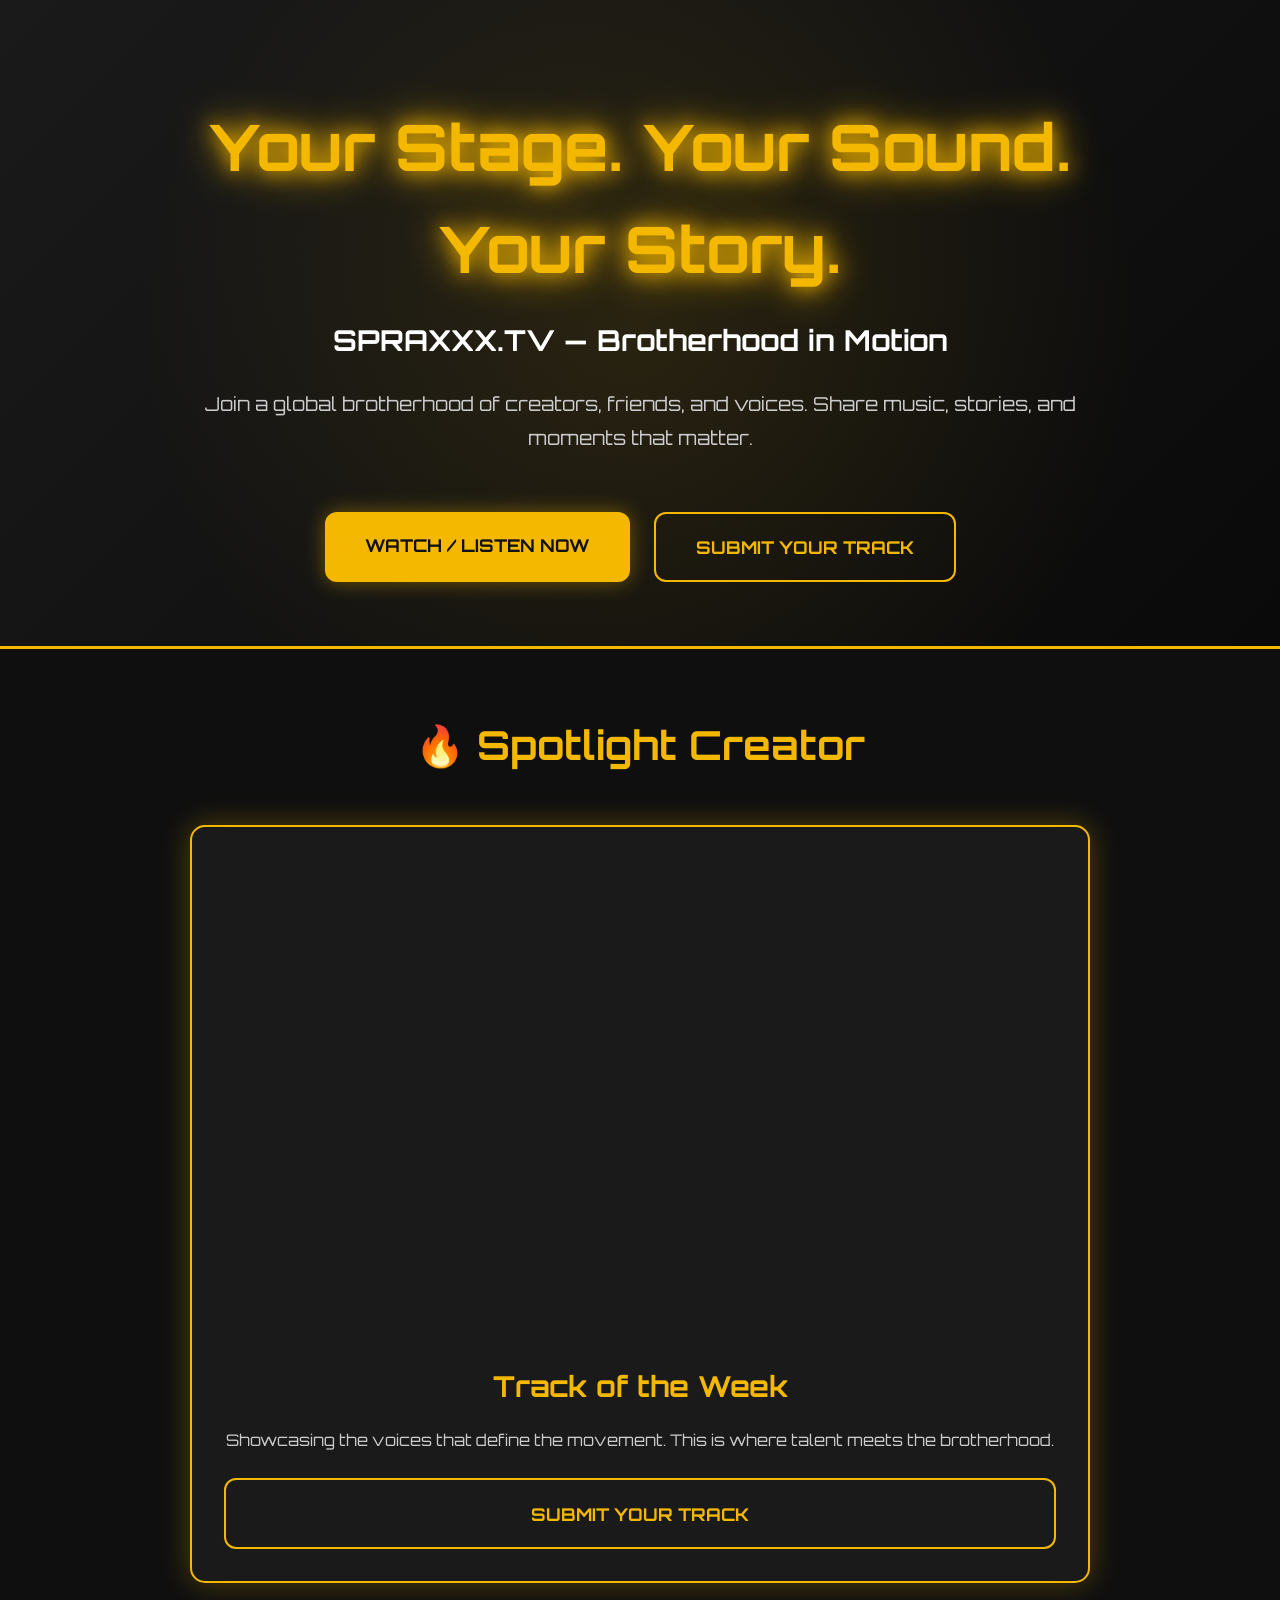
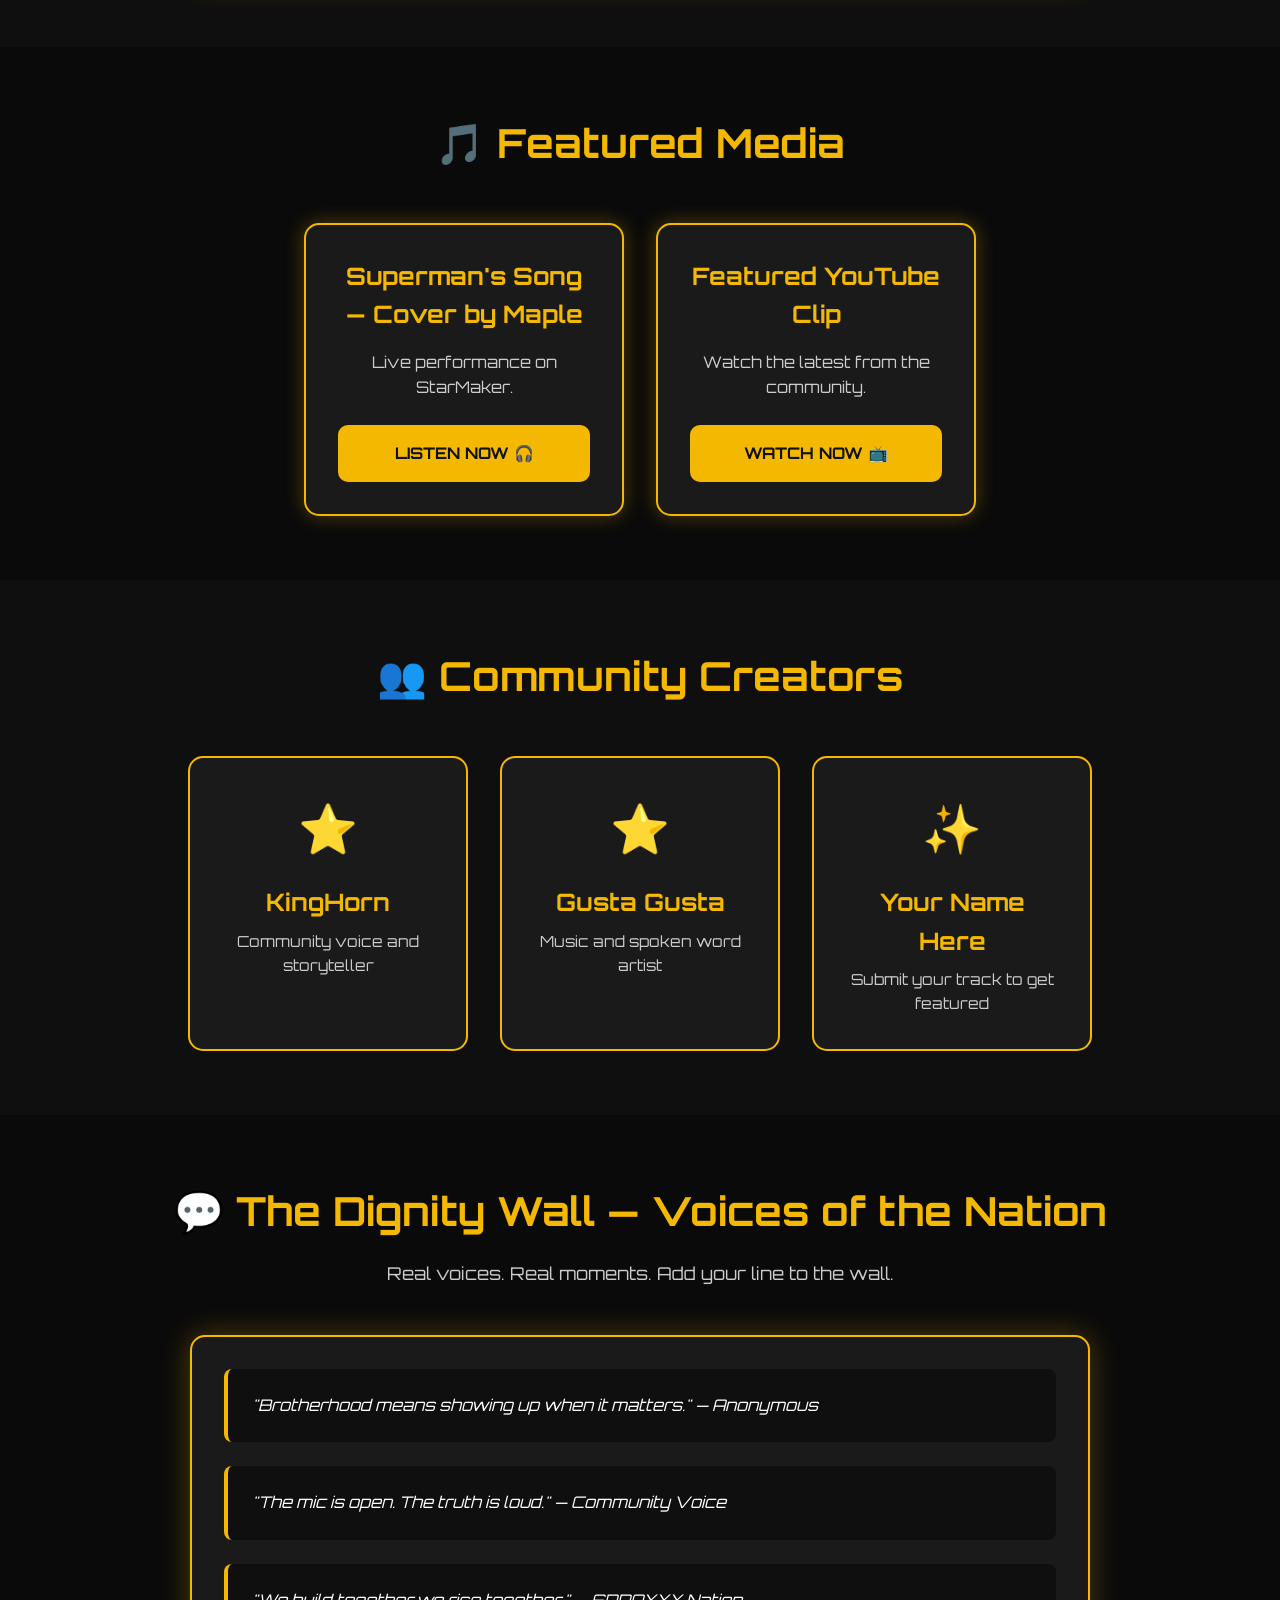
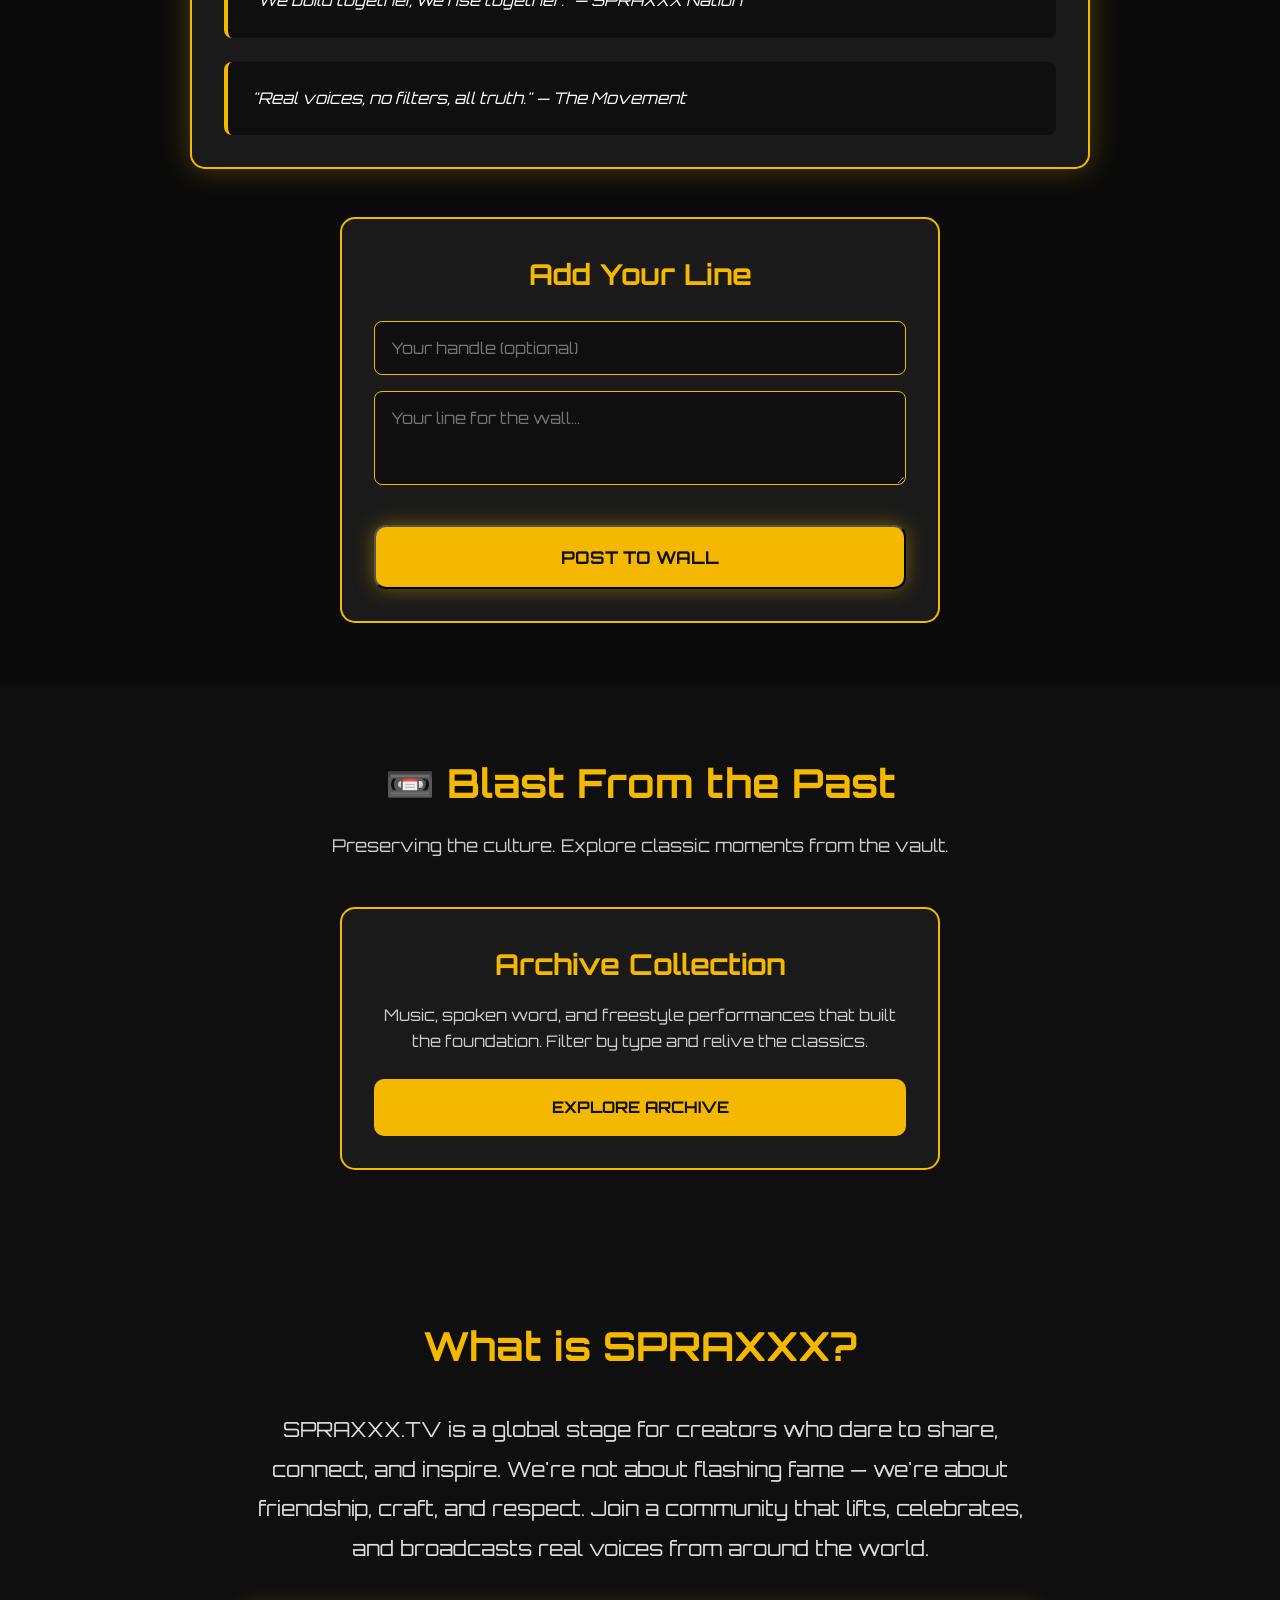
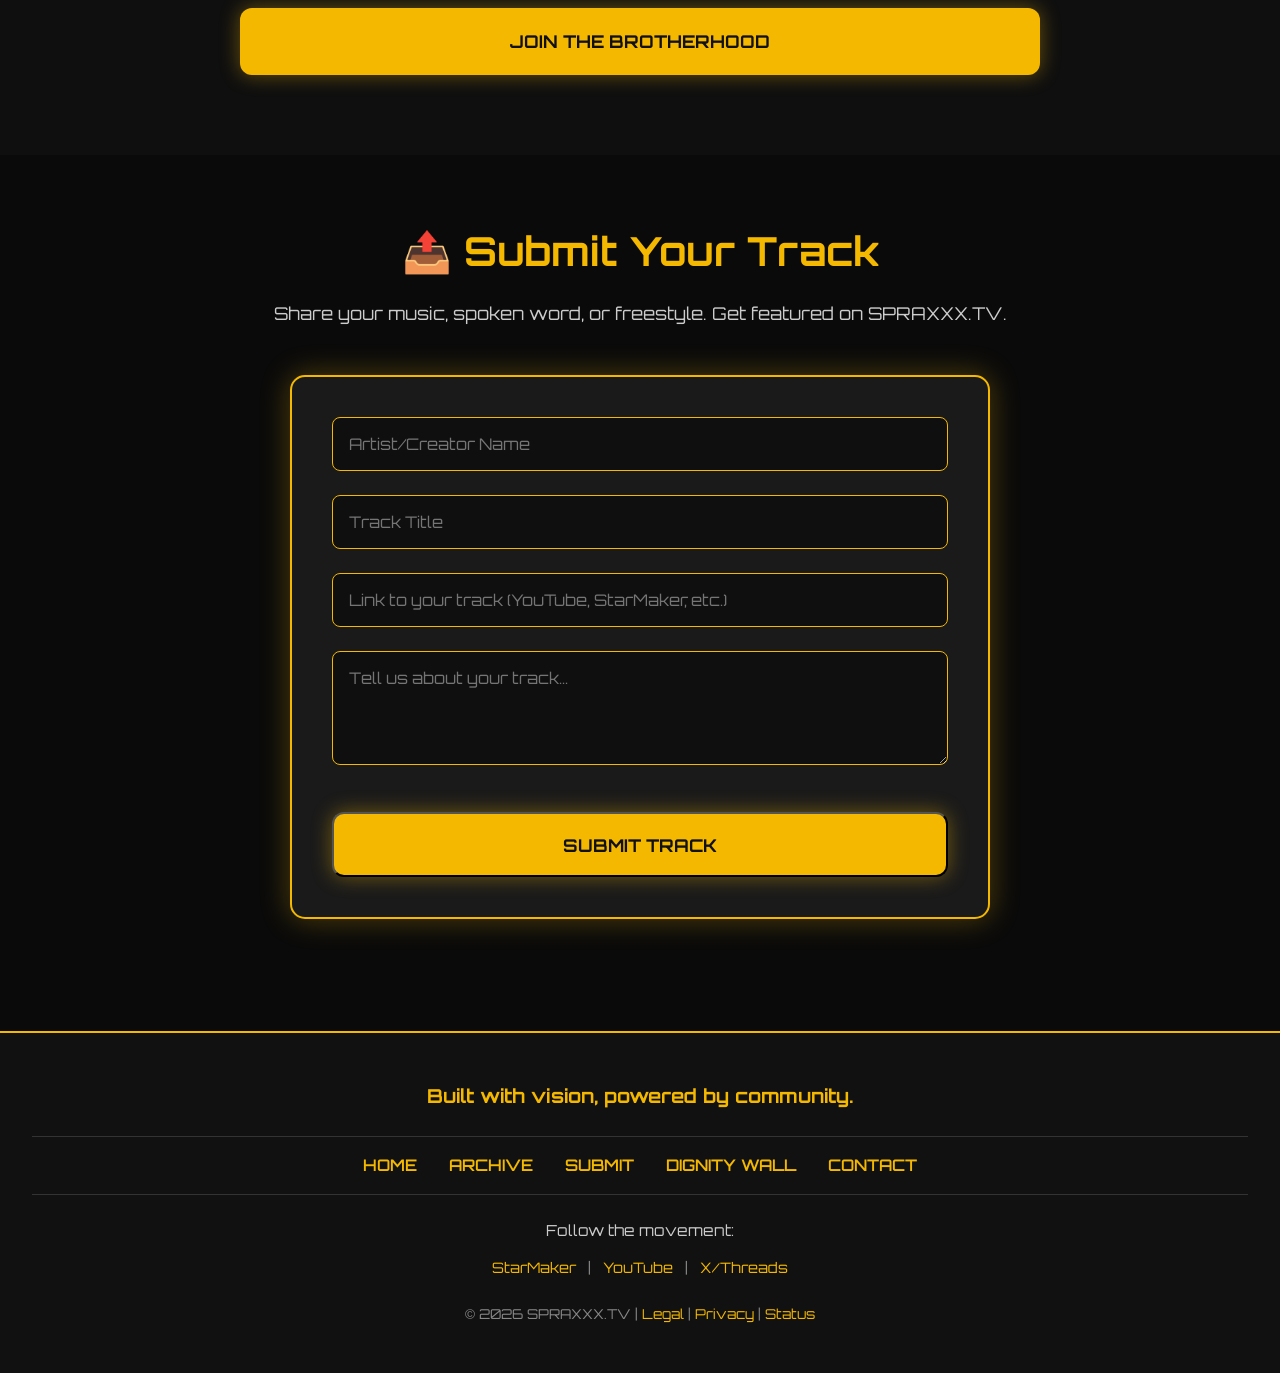
==== commit d79216ce: "Upgrade homepage copy with professional Brotherhood messaging Copy Improvements: - Hero: "Your Stage" ====
--- a/index.html
+++ b/index.html
@@ -18,19 +18,19 @@
     <!-- Hero Section -->
     <section id="hero">
         <div class="hero-content">
-            <h1>SPRAXXX.TV</h1>
-            <p class="hero-tagline">Brotherhood on Air — Open Mic, Truth, and Movement</p>
-            <p class="hero-mission">Real voices. Real music. Real community. This is where the nation speaks.</p>
+            <h1>Your Stage. Your Sound. Your Story.</h1>
+            <p class="hero-tagline">SPRAXXX.TV — Brotherhood in Motion</p>
+            <p class="hero-mission">Join a global brotherhood of creators, friends, and voices. Share music, stories, and moments that matter.</p>
             <div class="hero-cta">
-                <a href="#submit" class="btn btn-primary">Submit Your Track</a>
-                <a href="#dignity-wall" class="btn btn-secondary">Join the Wall</a>
+                <a href="#track-of-week" class="btn btn-primary">Watch / Listen Now</a>
+                <a href="#submit" class="btn btn-secondary">Submit Your Track</a>
             </div>
         </div>
     </section>
 
     <!-- Track of the Week -->
     <section id="track-of-week">
-        <h2><span aria-hidden="true">🔥</span> Track of the Week</h2>
+        <h2><span aria-hidden="true">🔥</span> Spotlight Creator</h2>
         <div class="featured-track">
             <div class="track-player">
                 <iframe
@@ -44,8 +44,11 @@
                 </iframe>
             </div>
             <div class="track-info">
-                <h3>Featured This Week</h3>
-                <p>This week's featured content showcases the best of SPRAXXX Nation. Submit your track to be featured next.</p>
+                <h3>Track of the Week</h3>
+                <p>Showcasing the voices that define the movement. This is where talent meets the brotherhood.</p>
+                <div class="track-actions">
+                    <a href="#submit" class="btn btn-secondary">Submit Your Track</a>
+                </div>
             </div>
         </div>
     </section>
@@ -100,8 +103,8 @@
 
     <!-- Dignity Wall -->
     <section id="dignity-wall">
-        <h2><span aria-hidden="true">💬</span> The Dignity Wall</h2>
-        <p class="section-desc">Voices from the nation. Add your line to the wall.</p>
+        <h2><span aria-hidden="true">💬</span> The Dignity Wall — Voices of the Nation</h2>
+        <p class="section-desc">Real voices. Real moments. Add your line to the wall.</p>
         <div class="wall-display">
             <div class="wall-scroll">
                 <div class="wall-quote">"Brotherhood means showing up when it matters." — Anonymous</div>
@@ -122,13 +125,24 @@
 
     <!-- Internet Archive Classic -->
     <section id="archive">
-        <h2><span aria-hidden="true">📼</span> Internet Archive Classic</h2>
-        <p class="section-desc">Preserving the culture. Explore classics from the archive.</p>
+        <h2><span aria-hidden="true">📼</span> Blast From the Past</h2>
+        <p class="section-desc">Preserving the culture. Explore classic moments from the vault.</p>
         <div class="archive-grid">
             <div class="archive-card">
-                <h3>Classic Collection</h3>
-                <p>Browse archived content from the community vault.</p>
+                <h3>Archive Collection</h3>
+                <p>Music, spoken word, and freestyle performances that built the foundation. Filter by type and relive the classics.</p>
                 <a href="#" class="btn">Explore Archive</a>
+            </div>
+        </div>
+    </section>
+
+    <!-- What is SPRAXXX -->
+    <section id="mission">
+        <h2>What is SPRAXXX?</h2>
+        <div class="mission-content">
+            <p>SPRAXXX.TV is a global stage for creators who dare to share, connect, and inspire. We're not about flashing fame — we're about friendship, craft, and respect. Join a community that lifts, celebrates, and broadcasts real voices from around the world.</p>
+            <div class="mission-cta">
+                <a href="#submit" class="btn btn-primary">Join the Brotherhood</a>
             </div>
         </div>
     </section>
@@ -152,7 +166,20 @@
     <footer>
         <div class="footer-content">
             <p class="footer-tagline">Built with vision, powered by community.</p>
-            <p>&copy; 2026 SPRAXXX.TV | <a href="legal.html">Legal</a> | <a href="privacy.html">Privacy</a> | <a href="status.html">Status</a> | <a href="mailto:contact@spraxxx.com">Contact</a></p>
+            <nav class="footer-nav">
+                <a href="index.html">Home</a>
+                <a href="#archive">Archive</a>
+                <a href="#submit">Submit</a>
+                <a href="#dignity-wall">Dignity Wall</a>
+                <a href="mailto:contact@spraxxx.com">Contact</a>
+            </nav>
+            <div class="footer-social">
+                <p>Follow the movement:</p>
+                <a href="https://www.starmaker.co" target="_blank" rel="noopener noreferrer">StarMaker</a> |
+                <a href="https://youtube.com" target="_blank" rel="noopener noreferrer">YouTube</a> |
+                <a href="https://x.com" target="_blank" rel="noopener noreferrer">X/Threads</a>
+            </div>
+            <p class="footer-legal">&copy; 2026 SPRAXXX.TV | <a href="legal.html">Legal</a> | <a href="privacy.html">Privacy</a> | <a href="status.html">Status</a></p>
         </div>
     </footer>
 
--- a/styles.css
+++ b/styles.css
@@ -564,14 +564,89 @@
     cursor: pointer;
 }
 
+/* --- Mission Section --- */
+#mission {
+    background: #0f0f0f;
+    padding: 5rem 2rem;
+}
+#mission h2 {
+    text-align: center;
+    font-size: 2.5rem;
+    color: #f5b800;
+    margin-bottom: 2rem;
+}
+.mission-content {
+    max-width: 800px;
+    margin: 0 auto;
+    text-align: center;
+}
+.mission-content p {
+    font-size: 1.3rem;
+    line-height: 1.9;
+    color: #ddd;
+    margin-bottom: 2rem;
+}
+.mission-cta {
+    margin-top: 2.5rem;
+}
+
+/* --- Track Actions --- */
+.track-actions {
+    margin-top: 1.5rem;
+    text-align: center;
+}
+
 /* --- Footer Updates --- */
 .footer-content {
     text-align: center;
+    padding: 1rem;
 }
 .footer-tagline {
-    font-size: 1.1rem;
-    color: #f5b800;
-    margin-bottom: 0.5rem;
+    font-size: 1.2rem;
+    color: #f5b800;
+    margin-bottom: 1.5rem;
+    font-weight: 700;
+}
+.footer-nav {
+    display: flex;
+    gap: 2rem;
+    justify-content: center;
+    flex-wrap: wrap;
+    margin-bottom: 1.5rem;
+    padding: 1rem 0;
+    border-top: 1px solid #333;
+    border-bottom: 1px solid #333;
+}
+.footer-nav a {
+    color: #f5b800;
+    font-size: 1rem;
+    transition: color 0.3s;
+    text-transform: uppercase;
+    font-weight: 600;
+}
+.footer-nav a:hover {
+    color: #e0a800;
+}
+.footer-social {
+    margin: 1.5rem 0;
+}
+.footer-social p {
+    color: #ccc;
+    margin-bottom: 0.8rem;
+    font-size: 0.95rem;
+}
+.footer-social a {
+    color: #f5b800;
+    margin: 0 0.5rem;
+    transition: color 0.3s;
+}
+.footer-social a:hover {
+    color: #e0a800;
+}
+.footer-legal {
+    font-size: 0.85rem;
+    color: #888;
+    margin-top: 1.5rem;
 }
 
 /* --- Responsive --- */
@@ -587,10 +662,23 @@
         width: 100%;
         max-width: 320px;
     }
+    .footer-nav {
+        flex-direction: column;
+        gap: 1rem;
+    }
+    .mission-content p {
+        font-size: 1.1rem;
+    }
 }
 @media(max-width: 600px){
     #hero { padding: 4rem 1rem 3rem 1rem; }
     section { padding: 3rem 1rem; }
     h2 { font-size: 2rem !important; }
     .media-card, .creator-card { width: 100%; }
-}
+    .footer-nav a {
+        font-size: 0.9rem;
+    }
+    .footer-social {
+        font-size: 0.85rem;
+    }
+}
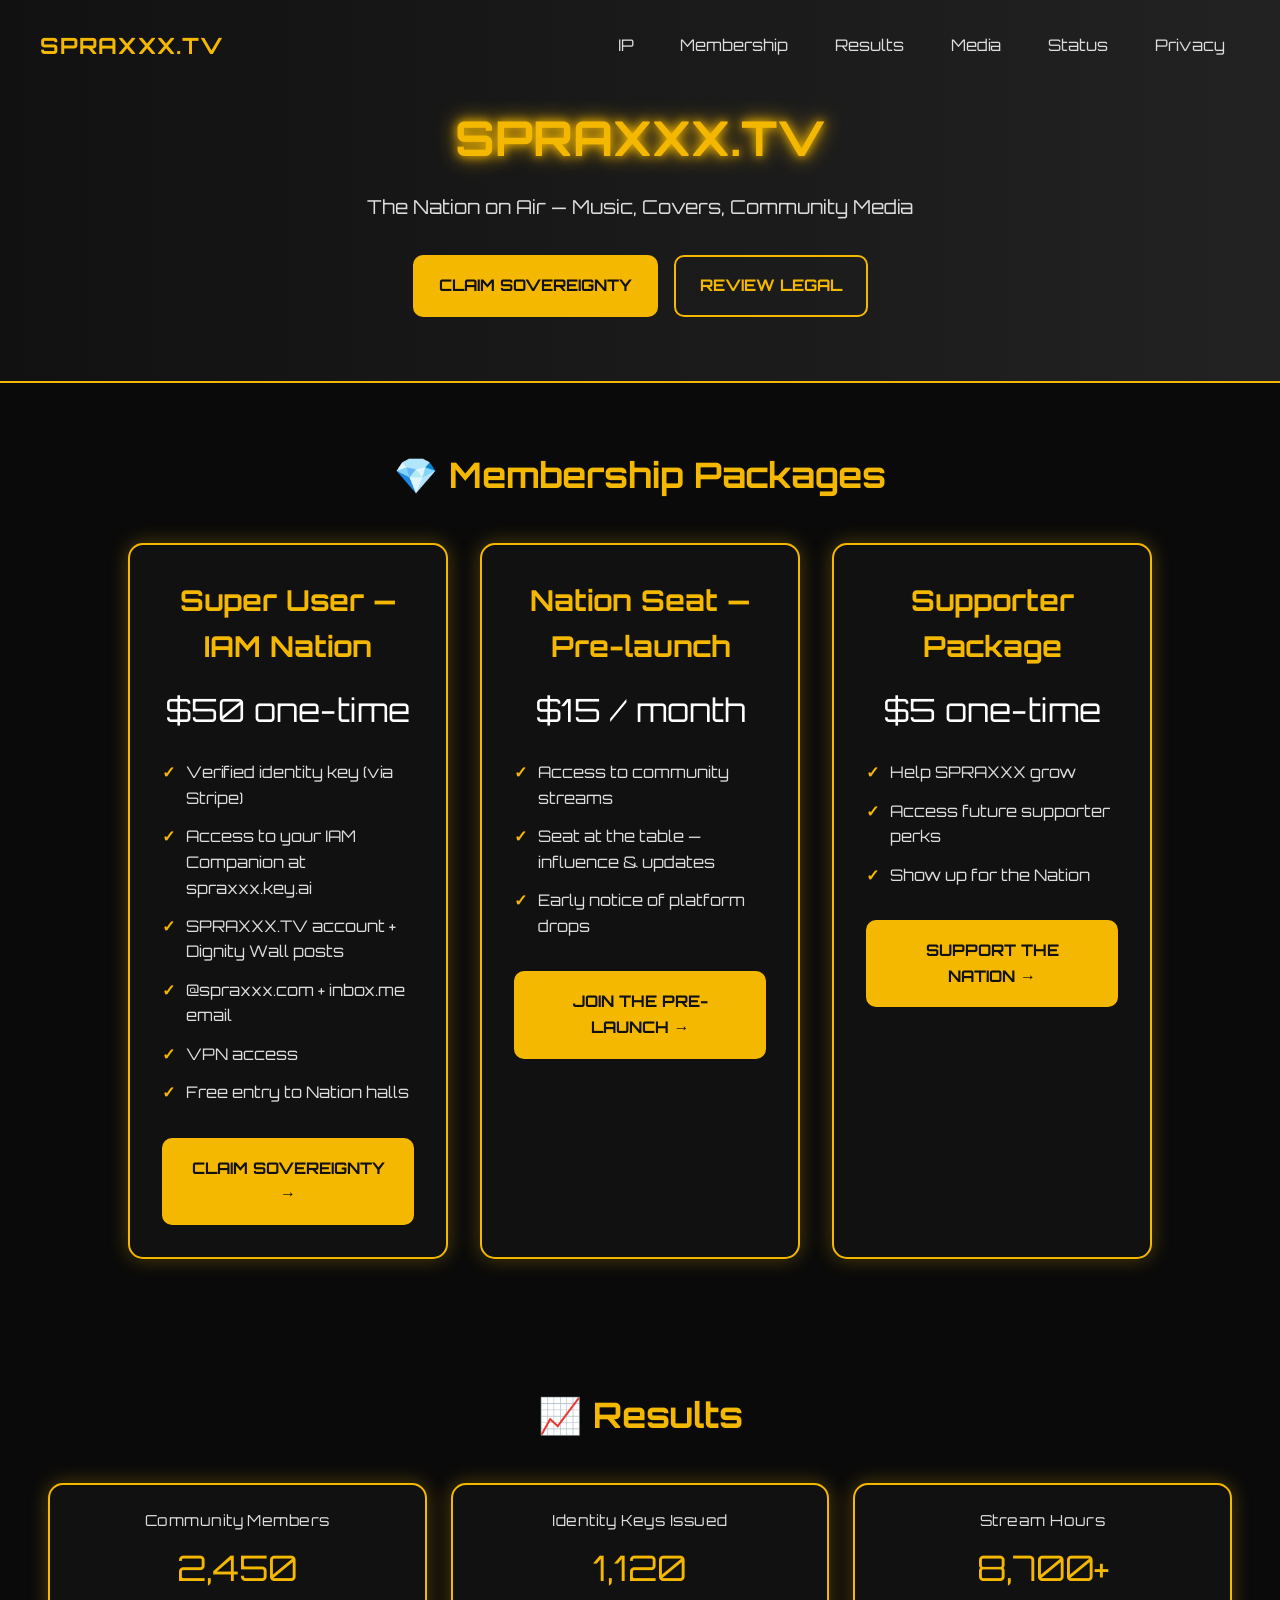
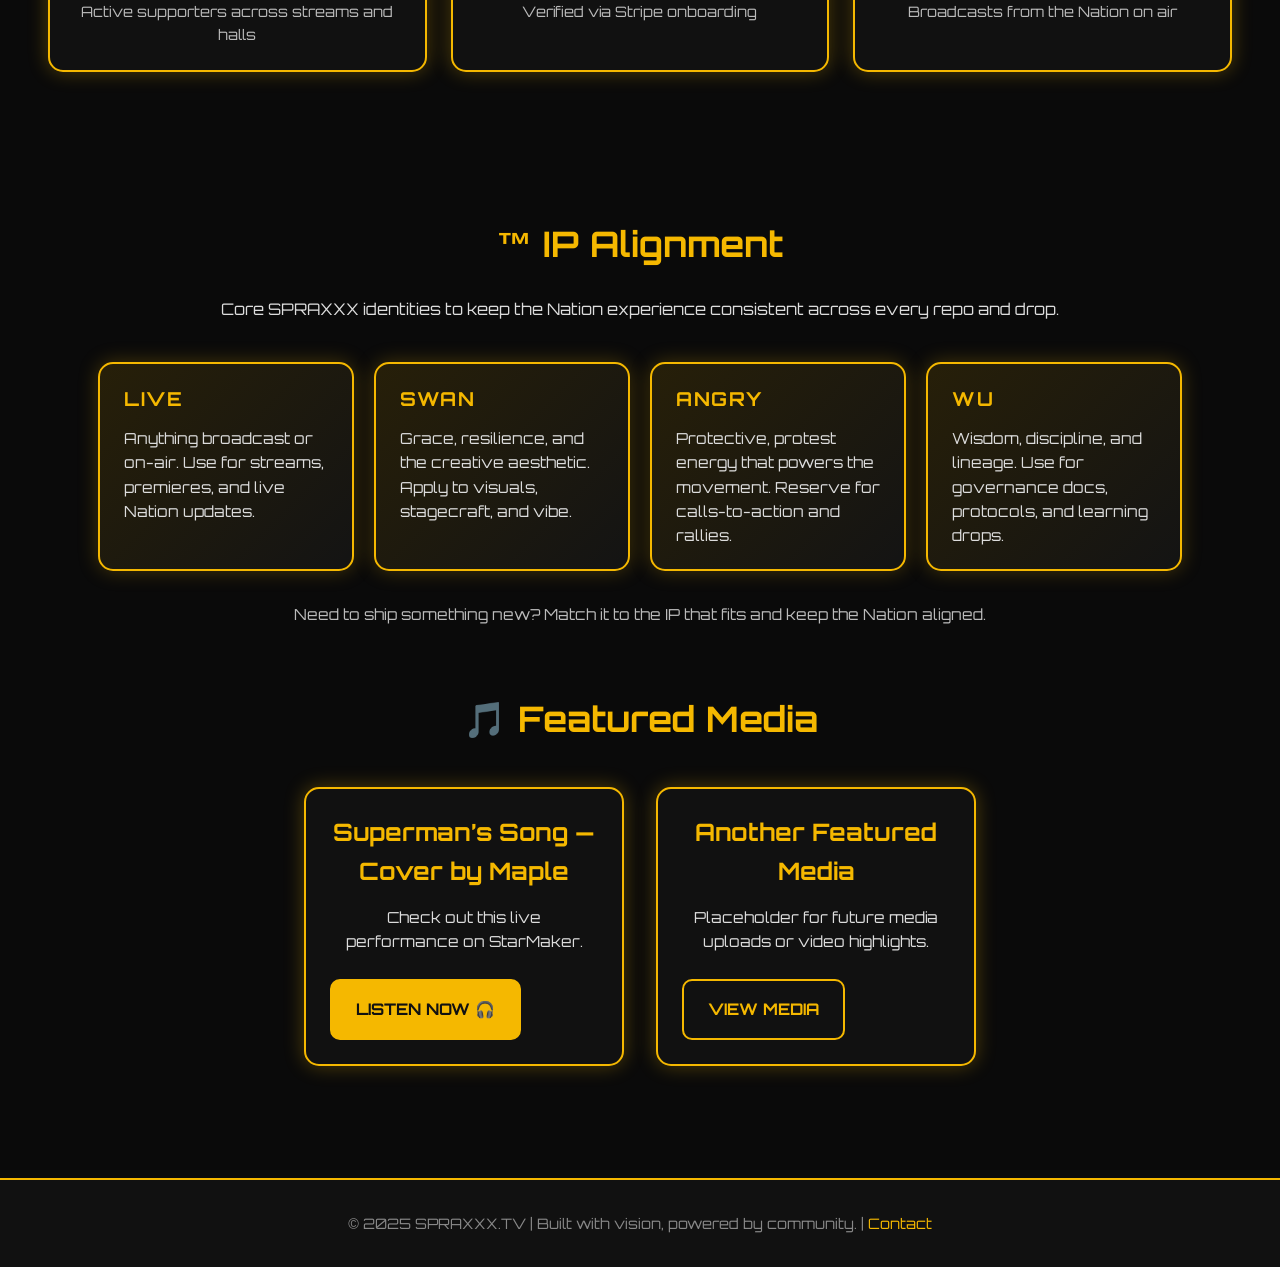
==== commit 5dc8b87e: "Add IP alignment guidance for Nation assets" ====
--- a/index.html
+++ b/index.html
@@ -3,7 +3,7 @@
 <head>
     <meta charset="UTF-8">
     <meta name="viewport" content="width=device-width, initial-scale=1.0">
-    <title>SPRAXXX.TV — Brotherhood on Air</title>
+    <title>SPRAXXX.TV — The Nation on Air</title>
 
     <!-- Fonts -->
     <link rel="preconnect" href="https://fonts.googleapis.com">
@@ -15,172 +15,141 @@
 </head>
 <body>
 
-    <!-- Hero Section -->
-    <section id="hero">
-        <div class="hero-content">
-            <h1>Your Stage. Your Sound. Your Story.</h1>
-            <p class="hero-tagline">SPRAXXX.TV — Brotherhood in Motion</p>
-            <p class="hero-mission">Join a global brotherhood of creators, friends, and voices. Share music, stories, and moments that matter.</p>
-            <div class="hero-cta">
-                <a href="#track-of-week" class="btn btn-primary">Watch / Listen Now</a>
-                <a href="#submit" class="btn btn-secondary">Submit Your Track</a>
+    <!-- Header -->
+    <header class="site-header">
+        <div class="topbar">
+            <div class="logo">SPRAXXX.TV</div>
+            <nav class="nav-links">
+                <a href="#ip">IP</a>
+                <a href="#membership">Membership</a>
+                <a href="#results">Results</a>
+                <a href="#featured-media">Media</a>
+                <a href="status.html">Status</a>
+                <a href="privacy.html">Privacy</a>
+            </nav>
+        </div>
+        <div class="hero">
+            <h1>SPRAXXX.TV</h1>
+            <p>The Nation on Air — Music, Covers, Community Media</p>
+            <div class="cta-row">
+                <a class="btn" href="#membership">Claim Sovereignty</a>
+                <a class="btn ghost" href="legal.html">Review Legal</a>
             </div>
         </div>
-    </section>
+    </header>
 
-    <!-- Track of the Week -->
-    <section id="track-of-week">
-        <h2><span aria-hidden="true">🔥</span> Spotlight Creator</h2>
-        <div class="featured-track">
-            <div class="track-player">
-                <iframe
-                    width="100%"
-                    height="315"
-                    src="https://www.youtube.com/embed/pQ2jtyVKWhc"
-                    title="Featured Track"
-                    frameborder="0"
-                    allow="accelerometer; autoplay; clipboard-write; encrypted-media; gyroscope; picture-in-picture"
-                    allowfullscreen>
-                </iframe>
-            </div>
-            <div class="track-info">
-                <h3>Track of the Week</h3>
-                <p>Showcasing the voices that define the movement. This is where talent meets the brotherhood.</p>
-                <div class="track-actions">
-                    <a href="#submit" class="btn btn-secondary">Submit Your Track</a>
+    <main>
+        <!-- Membership -->
+        <section id="membership">
+            <h2 class="section-title">💎 Membership Packages</h2>
+            <div class="plans">
+                <div class="plan">
+                    <h3>Super User — IAM Nation</h3>
+                    <p class="price">$50 one-time</p>
+                    <ul>
+                        <li>Verified identity key (via Stripe)</li>
+                        <li>Access to your IAM Companion at spraxxx.key.ai</li>
+                        <li>SPRAXXX.TV account + Dignity Wall posts</li>
+                        <li>@spraxxx.com + inbox.me email</li>
+                        <li>VPN access</li>
+                        <li>Free entry to Nation halls</li>
+                    </ul>
+                    <a class="btn" href="https://buy.stripe.com/cNi8wO7iu8fKeUY9PT8IU0c" target="_blank" rel="noopener">Claim Sovereignty →</a>
+                </div>
+
+                <div class="plan">
+                    <h3>Nation Seat — Pre-launch</h3>
+                    <p class="price">$15 / month</p>
+                    <ul>
+                        <li>Access to community streams</li>
+                        <li>Seat at the table — influence &amp; updates</li>
+                        <li>Early notice of platform drops</li>
+                    </ul>
+                    <a class="btn" href="https://buy.stripe.com/8x214m6eq1Rm6os7HL8IU0d" target="_blank" rel="noopener">Join the Pre-launch →</a>
+                </div>
+
+                <div class="plan">
+                    <h3>Supporter Package</h3>
+                    <p class="price">$5 one-time</p>
+                    <ul>
+                        <li>Help SPRAXXX grow</li>
+                        <li>Access future supporter perks</li>
+                        <li>Show up for the Nation</li>
+                    </ul>
+                    <a class="btn" href="https://buy.stripe.com/cNi4gy5amanSeUY6DH8IU0e" target="_blank" rel="noopener">Support the Nation →</a>
                 </div>
             </div>
-        </div>
-    </section>
+        </section>
 
-    <!-- Featured Media Grid -->
-    <section id="featured-media">
-        <h2><span aria-hidden="true">🎵</span> Featured Media</h2>
-        <div class="media-grid">
+        <!-- Results -->
+        <section id="results">
+            <h2 class="section-title">📈 Results</h2>
+            <div class="stats-grid">
+                <div class="stat-card">
+                    <p class="stat-label">Community Members</p>
+                    <p class="stat-value">2,450</p>
+                    <p class="stat-note">Active supporters across streams and halls</p>
+                </div>
+                <div class="stat-card">
+                    <p class="stat-label">Identity Keys Issued</p>
+                    <p class="stat-value">1,120</p>
+                    <p class="stat-note">Verified via Stripe onboarding</p>
+                </div>
+                <div class="stat-card">
+                    <p class="stat-label">Stream Hours</p>
+                    <p class="stat-value">8,700+</p>
+                    <p class="stat-note">Broadcasts from the Nation on air</p>
+                </div>
+            </div>
+        </section>
 
-            <!-- StarMaker Cover -->
-            <div class="media-card">
-                <h3>Superman's Song — Cover by Maple</h3>
-                <p>Live performance on StarMaker.</p>
-                <a class="btn" href="https://m.starmakerstudios.com/a-vue3/playrecording?app=sm&from_sid=100038698755&guide_type=2&pg_rf_ca_vn=20&pid=recordingsharing&recordingId=7318349473328004&share_type=copylink" target="_blank" rel="noopener noreferrer" aria-label="Listen to Superman's Song cover on StarMaker">
-                    Listen Now <span aria-hidden="true">🎧</span>
-                </a>
+        <!-- IP Alignment -->
+        <section id="ip">
+            <h2 class="section-title">™ IP Alignment</h2>
+            <p class="section-intro">Core SPRAXXX identities to keep the Nation experience consistent across every repo and drop.</p>
+            <div class="ip-grid">
+                <div class="ip-card">
+                    <h3>LIVE</h3>
+                    <p>Anything broadcast or on-air. Use for streams, premieres, and live Nation updates.</p>
+                </div>
+                <div class="ip-card">
+                    <h3>SWAN</h3>
+                    <p>Grace, resilience, and the creative aesthetic. Apply to visuals, stagecraft, and vibe.</p>
+                </div>
+                <div class="ip-card">
+                    <h3>ANGRY</h3>
+                    <p>Protective, protest energy that powers the movement. Reserve for calls-to-action and rallies.</p>
+                </div>
+                <div class="ip-card">
+                    <h3>WU</h3>
+                    <p>Wisdom, discipline, and lineage. Use for governance docs, protocols, and learning drops.</p>
+                </div>
             </div>
+            <p class="ip-note">Need to ship something new? Match it to the IP that fits and keep the Nation aligned.</p>
+        </section>
 
-            <!-- YouTube Video -->
-            <div class="media-card">
-                <h3>Featured YouTube Clip</h3>
-                <p>Watch the latest from the community.</p>
-                <a class="btn" href="https://youtu.be/pQ2jtyVKWhc?si=T8Czv7_W61iGwzvo" target="_blank" rel="noopener noreferrer" aria-label="Watch featured YouTube video">
-                    Watch Now <span aria-hidden="true">📺</span>
-                </a>
+        <!-- Featured Media -->
+        <section id="featured-media">
+            <h2 class="section-title">🎵 Featured Media</h2>
+            <div class="media-grid">
+                <div class="media-card">
+                    <h3>Superman’s Song — Cover by Maple</h3>
+                    <p>Check out this live performance on StarMaker.</p>
+                    <a class="btn" href="https://m.starmakerstudios.com/a-vue3/playrecording?app=sm&from_sid=100038698755&guide_type=2&pg_rf_ca_vn=20&pid=recordingsharing&recordingId=7318349473328004&share_type=copylink" target="_blank" rel="noopener">Listen Now 🎧</a>
+                </div>
+
+                <div class="media-card">
+                    <h3>Another Featured Media</h3>
+                    <p>Placeholder for future media uploads or video highlights.</p>
+                    <a class="btn ghost" href="#">View Media</a>
+                </div>
             </div>
-
-        </div>
-    </section>
-
-    <!-- Community Creators -->
-    <section id="community">
-        <h2><span aria-hidden="true">👥</span> Community Creators</h2>
-        <div class="creators-grid">
-            <div class="creator-card">
-                <div class="creator-badge">⭐</div>
-                <h3>KingHorn</h3>
-                <p>Community voice and storyteller</p>
-            </div>
-            <div class="creator-card">
-                <div class="creator-badge">⭐</div>
-                <h3>Gusta Gusta</h3>
-                <p>Music and spoken word artist</p>
-            </div>
-            <div class="creator-card">
-                <div class="creator-badge">✨</div>
-                <h3>Your Name Here</h3>
-                <p>Submit your track to get featured</p>
-            </div>
-        </div>
-    </section>
-
-    <!-- Dignity Wall -->
-    <section id="dignity-wall">
-        <h2><span aria-hidden="true">💬</span> The Dignity Wall — Voices of the Nation</h2>
-        <p class="section-desc">Real voices. Real moments. Add your line to the wall.</p>
-        <div class="wall-display">
-            <div class="wall-scroll">
-                <div class="wall-quote">"Brotherhood means showing up when it matters." — Anonymous</div>
-                <div class="wall-quote">"The mic is open. The truth is loud." — Community Voice</div>
-                <div class="wall-quote">"We build together, we rise together." — SPRAXXX Nation</div>
-                <div class="wall-quote">"Real voices, no filters, all truth." — The Movement</div>
-            </div>
-        </div>
-        <div class="wall-form">
-            <h3>Add Your Line</h3>
-            <form id="wall-submit" action="#" method="post">
-                <input type="text" name="handle" placeholder="Your handle (optional)" maxlength="50">
-                <textarea name="quote" placeholder="Your line for the wall..." maxlength="280" rows="3" required></textarea>
-                <button type="submit" class="btn btn-primary">Post to Wall</button>
-            </form>
-        </div>
-    </section>
-
-    <!-- Internet Archive Classic -->
-    <section id="archive">
-        <h2><span aria-hidden="true">📼</span> Blast From the Past</h2>
-        <p class="section-desc">Preserving the culture. Explore classic moments from the vault.</p>
-        <div class="archive-grid">
-            <div class="archive-card">
-                <h3>Archive Collection</h3>
-                <p>Music, spoken word, and freestyle performances that built the foundation. Filter by type and relive the classics.</p>
-                <a href="#" class="btn">Explore Archive</a>
-            </div>
-        </div>
-    </section>
-
-    <!-- What is SPRAXXX -->
-    <section id="mission">
-        <h2>What is SPRAXXX?</h2>
-        <div class="mission-content">
-            <p>SPRAXXX.TV is a global stage for creators who dare to share, connect, and inspire. We're not about flashing fame — we're about friendship, craft, and respect. Join a community that lifts, celebrates, and broadcasts real voices from around the world.</p>
-            <div class="mission-cta">
-                <a href="#submit" class="btn btn-primary">Join the Brotherhood</a>
-            </div>
-        </div>
-    </section>
-
-    <!-- Submission Forms -->
-    <section id="submit">
-        <h2><span aria-hidden="true">📤</span> Submit Your Track</h2>
-        <p class="section-desc">Share your music, spoken word, or freestyle. Get featured on SPRAXXX.TV.</p>
-        <div class="submit-form">
-            <form id="track-submit" action="#" method="post">
-                <input type="text" name="artist" placeholder="Artist/Creator Name" required>
-                <input type="text" name="title" placeholder="Track Title" required>
-                <input type="url" name="link" placeholder="Link to your track (YouTube, StarMaker, etc.)" required>
-                <textarea name="description" placeholder="Tell us about your track..." rows="4"></textarea>
-                <button type="submit" class="btn btn-primary">Submit Track</button>
-            </form>
-        </div>
-    </section>
+        </section>
+    </main>
 
     <!-- Footer -->
     <footer>
-        <div class="footer-content">
-            <p class="footer-tagline">Built with vision, powered by community.</p>
-            <nav class="footer-nav">
-                <a href="index.html">Home</a>
-                <a href="#archive">Archive</a>
-                <a href="#submit">Submit</a>
-                <a href="#dignity-wall">Dignity Wall</a>
-                <a href="mailto:contact@spraxxx.com">Contact</a>
-            </nav>
-            <div class="footer-social">
-                <p>Follow the movement:</p>
-                <a href="https://www.starmaker.co" target="_blank" rel="noopener noreferrer">StarMaker</a> |
-                <a href="https://youtube.com" target="_blank" rel="noopener noreferrer">YouTube</a> |
-                <a href="https://x.com" target="_blank" rel="noopener noreferrer">X/Threads</a>
-            </div>
-            <p class="footer-legal">&copy; 2026 SPRAXXX.TV | <a href="legal.html">Legal</a> | <a href="privacy.html">Privacy</a> | <a href="status.html">Status</a></p>
-        </div>
+        <p>&copy; 2025 SPRAXXX.TV | Built with vision, powered by community. | <a href="mailto:contact@spraxxx.com">Contact</a></p>
     </footer>
 
 </body>
--- a/styles.css
+++ b/styles.css
@@ -5,18 +5,129 @@
     box-sizing: border-box;
     font-family: 'Orbitron', sans-serif;
 }
+
 body {
     background: #0a0a0a;
     color: #fff;
     line-height: 1.6;
     animation: pulseBackground 10s infinite alternate;
-}
+    min-height: 100vh;
+}
+
 a {
     text-decoration: none;
     color: inherit;
 }
+
 img {
     max-width: 100%;
+}
+
+section {
+    padding: 4rem 1.5rem;
+}
+
+.section-intro {
+    text-align: center;
+    color: #ddd;
+    max-width: 900px;
+    margin: -1rem auto 2.5rem;
+    font-size: 1rem;
+    padding: 0 1rem;
+}
+
+.section-title {
+    text-align: center;
+    font-size: 2.2rem;
+    color: #f5b800;
+    margin-bottom: 2.5rem;
+}
+
+.stats-grid {
+    max-width: 1200px;
+    margin: 0 auto 1rem;
+    display: grid;
+    grid-template-columns: repeat(auto-fit, minmax(240px, 1fr));
+    gap: 1.5rem;
+    padding: 0 0.5rem;
+}
+
+.stat-card {
+    background: #111;
+    border: 2px solid #f5b800;
+    border-radius: 15px;
+    padding: 1.5rem;
+    text-align: center;
+    box-shadow: 0 0 20px rgba(245,184,0,0.3);
+    transition: transform 0.3s, box-shadow 0.3s;
+}
+
+.stat-card:hover {
+    transform: translateY(-8px);
+    box-shadow: 0 0 30px rgba(245,184,0,0.6), 0 0 50px rgba(245,184,0,0.3);
+}
+
+.stat-label {
+    color: #ddd;
+    font-size: 0.95rem;
+    letter-spacing: 0.03em;
+    margin-bottom: 0.4rem;
+}
+
+.stat-value {
+    font-size: 2.2rem;
+    color: #f5b800;
+    margin-bottom: 0.25rem;
+}
+
+.stat-note {
+    color: #bbb;
+    font-size: 0.9rem;
+}
+
+.ip-grid {
+    max-width: 1100px;
+    margin: 0 auto;
+    display: grid;
+    grid-template-columns: repeat(auto-fit, minmax(240px, 1fr));
+    gap: 1.25rem;
+    padding: 0 0.5rem;
+}
+
+.ip-card {
+    background: linear-gradient(135deg, rgba(245,184,0,0.12), rgba(255,255,255,0.04));
+    border: 2px solid #f5b800;
+    border-radius: 15px;
+    padding: 1.25rem 1.5rem;
+    min-height: 170px;
+    box-shadow: 0 0 20px rgba(245,184,0,0.25);
+    transition: transform 0.3s, box-shadow 0.3s, border-color 0.3s;
+}
+
+.ip-card h3 {
+    color: #f5b800;
+    letter-spacing: 0.08em;
+    font-size: 1.2rem;
+    margin-bottom: 0.75rem;
+}
+
+.ip-card p {
+    color: #ddd;
+    font-size: 0.95rem;
+    line-height: 1.6;
+}
+
+.ip-card:hover {
+    transform: translateY(-6px);
+    box-shadow: 0 0 28px rgba(245,184,0,0.45);
+    border-color: #ffd45a;
+}
+
+.ip-note {
+    text-align: center;
+    color: #bbb;
+    margin-top: 2rem;
+    font-size: 0.95rem;
 }
 
 /* --- Animations --- */
@@ -26,74 +137,141 @@
     100% { background-color: #0a0a0a; }
 }
 
-/* --- Header --- */
+@keyframes glowHeader {
+    0% { box-shadow: 0 0 5px #f5b800; }
+    100% { box-shadow: 0 0 25px #f5b800; }
+}
+
+@keyframes glowText {
+    0% { text-shadow: 0 0 5px #f5b800; }
+    100% { text-shadow: 0 0 20px #f5b800, 0 0 40px #f5b800; }
+}
+
+@keyframes glowFooter {
+    0% { box-shadow: 0 0 5px #f5b800; }
+    100% { box-shadow: 0 0 25px #f5b800; }
+}
+
+/* --- Layout & Header --- */
 header {
-    text-align: center;
-    padding: 4rem 1rem 2rem 1rem;
     background: linear-gradient(90deg, #111, #222);
     border-bottom: 2px solid #f5b800;
     animation: glowHeader 3s infinite alternate;
 }
-@keyframes glowHeader {
-    0% { box-shadow: 0 0 5px #f5b800; }
-    100% { box-shadow: 0 0 25px #f5b800; }
-}
-header h1 {
+
+.site-header {
+    padding: 1.5rem 1.25rem 3rem;
+}
+
+.topbar {
+    display: flex;
+    justify-content: space-between;
+    align-items: center;
+    gap: 1rem;
+    max-width: 1200px;
+    margin: 0 auto 2rem;
+}
+
+.logo {
+    font-size: 1.4rem;
+    color: #f5b800;
+    font-weight: 700;
+    letter-spacing: 0.05em;
+}
+
+.nav-links {
+    display: flex;
+    gap: 1rem;
+    flex-wrap: wrap;
+    justify-content: flex-end;
+}
+
+.nav-links a {
+    color: #ddd;
+    padding: 0.5rem 0.9rem;
+    border: 1px solid transparent;
+    border-radius: 999px;
+    transition: 0.25s ease;
+}
+
+.nav-links a:hover {
+    color: #111;
+    background: #f5b800;
+    border-color: #f5b800;
+}
+
+.hero {
+    max-width: 960px;
+    margin: 0 auto;
+    text-align: center;
+    display: grid;
+    gap: 1rem;
+    padding: 0 0.5rem 1rem;
+}
+
+.hero h1 {
     font-size: 3rem;
     color: #f5b800;
     text-shadow: 0 0 10px #f5b800, 0 0 20px #f5b800;
 }
-header p {
+
+.hero p {
     font-size: 1.2rem;
     color: #ddd;
+}
+
+.cta-row {
+    display: flex;
+    gap: 1rem;
+    justify-content: center;
+    flex-wrap: wrap;
     margin-top: 0.5rem;
 }
 
-/* --- Content Sections --- */
-section {
-    padding: 4rem 1rem;
-}
-section h2 {
-    text-align: center;
-    font-size: 2.2rem;
-    color: #f5b800;
-    margin-bottom: 2rem;
-}
-.content-wrapper {
-    max-width: 900px;
-    margin: 0 auto;
-    line-height: 1.8;
-    color: #ccc;
-    padding: 0 1rem;
-}
-.content-wrapper h3 {
-    color: #f5b800;
-    margin-top: 1.5rem;
-    margin-bottom: 0.8rem;
-}
-.content-wrapper ul {
-    margin-left: 2rem;
-    margin-bottom: 1.5rem;
+/* --- Buttons --- */
+.btn {
+    display: inline-block;
+    text-align: center;
+    padding: 1rem 1.5rem;
+    border-radius: 10px;
+    font-weight: bold;
+    transition: 0.3s;
+    margin-top: 0.5rem;
+    background: #f5b800;
+    color: #111;
+    text-transform: uppercase;
+    border: 2px solid #f5b800;
+}
+
+.btn:hover {
+    background: #e0a800;
+    box-shadow: 0 0 15px #f5b800, 0 0 30px #f5b800 inset;
+}
+
+.btn.ghost {
+    background: transparent;
+    color: #f5b800;
+    box-shadow: none;
+}
+
+.btn.ghost:hover {
+    background: #f5b800;
+    color: #111;
 }
 
 /* --- Membership Section --- */
 section#membership {
-    padding: 4rem 1rem;
     max-width: 1200px;
     margin: 0 auto;
 }
-section#membership h2 {
-    text-align: center;
-    font-size: 2.2rem;
-    color: #f5b800;
-    margin-bottom: 3rem;
-}
+
 .plans {
     display: flex;
     flex-wrap: wrap;
     justify-content: center;
     gap: 2rem;
 }
+
 .plan {
     background: #111;
     border: 2px solid #f5b800;
@@ -103,10 +281,12 @@
     box-shadow: 0 0 20px rgba(245,184,0,0.3);
     transition: transform 0.3s, box-shadow 0.3s;
 }
+
 .plan:hover {
     transform: translateY(-10px);
     box-shadow: 0 0 30px rgba(245,184,0,0.6), 0 0 50px rgba(245,184,0,0.3);
 }
+
 .plan h3 {
     font-size: 1.8rem;
     color: #f5b800;
@@ -114,24 +294,25 @@
     margin-bottom: 1rem;
     animation: glowText 2s infinite alternate;
 }
-@keyframes glowText {
-    0% { text-shadow: 0 0 5px #f5b800; }
-    100% { text-shadow: 0 0 20px #f5b800, 0 0 40px #f5b800; }
-}
+
 .price {
     font-size: 2rem;
     text-align: center;
     margin-bottom: 1.5rem;
 }
+
 .plan ul {
     list-style: none;
     margin-bottom: 1.5rem;
 }
+
 .plan ul li {
     margin-bottom: 0.8rem;
     padding-left: 1.5rem;
     position: relative;
-}
+    color: #ddd;
+}
+
 .plan ul li::before {
     content: '✓';
     position: absolute;
@@ -139,21 +320,48 @@
     color: #f5b800;
     font-weight: bold;
 }
-.btn {
-    display: block;
-    text-align: center;
-    padding: 1rem 1.5rem;
-    border-radius: 10px;
-    font-weight: bold;
-    transition: 0.3s;
-    margin-top: 1rem;
-    background: #f5b800;
-    color: #111;
-    text-transform: uppercase;
-}
-.btn:hover {
-    background: #e0a800;
-    box-shadow: 0 0 15px #f5b800, 0 0 30px #f5b800 inset;
+
+/* --- Featured Media Section --- */
+section#featured-media {
+    max-width: 1200px;
+    margin: 0 auto;
+    padding-top: 0;
+}
+
+.media-grid {
+    display: flex;
+    flex-wrap: wrap;
+    gap: 2rem;
+    justify-content: center;
+}
+
+.media-card {
+    background: #111;
+    border: 2px solid #f5b800;
+    border-radius: 15px;
+    padding: 1.5rem;
+    width: 320px;
+    box-shadow: 0 0 20px rgba(245,184,0,0.3);
+    transition: transform 0.3s, box-shadow 0.3s;
+}
+
+.media-card:hover {
+    transform: translateY(-8px);
+    box-shadow: 0 0 30px rgba(245,184,0,0.6);
+}
+
+.media-card h3 {
+    font-size: 1.5rem;
+    color: #f5b800;
+    text-align: center;
+    margin-bottom: 1rem;
+}
+
+.media-card p {
+    color: #ddd;
+    text-align: center;
+    font-size: 0.95rem;
+    margin-bottom: 1rem;
 }
 
 /* --- Footer --- */
@@ -167,518 +375,12 @@
     margin-top: 3rem;
     animation: glowFooter 4s infinite alternate;
 }
+
 footer a { color: #f5b800; }
-@keyframes glowFooter {
-    0% { box-shadow: 0 0 5px #f5b800; }
-    100% { box-shadow: 0 0 25px #f5b800; }
-}
-
-/* --- Hero Section --- */
-#hero {
-    background: linear-gradient(135deg, #1a1a1a 0%, #0a0a0a 100%);
-    padding: 6rem 2rem 4rem 2rem;
-    text-align: center;
-    border-bottom: 3px solid #f5b800;
-    position: relative;
-    overflow: hidden;
-}
-#hero::before {
-    content: '';
-    position: absolute;
-    top: 0;
-    left: 0;
-    right: 0;
-    bottom: 0;
-    background: radial-gradient(circle at 50% 50%, rgba(245,184,0,0.1) 0%, transparent 70%);
-    pointer-events: none;
-}
-.hero-content {
-    max-width: 900px;
-    margin: 0 auto;
-    position: relative;
-    z-index: 1;
-}
-.hero-content h1 {
-    font-size: 4rem;
-    color: #f5b800;
-    text-shadow: 0 0 20px #f5b800, 0 0 40px #f5b800;
-    margin-bottom: 1rem;
-    animation: glowPulse 3s infinite alternate;
-}
-@keyframes glowPulse {
-    0% { text-shadow: 0 0 10px #f5b800, 0 0 20px #f5b800; }
-    100% { text-shadow: 0 0 20px #f5b800, 0 0 40px #f5b800, 0 0 60px #f5b800; }
-}
-.hero-tagline {
-    font-size: 1.8rem;
-    color: #fff;
-    margin-bottom: 1.5rem;
-    font-weight: 700;
-}
-.hero-mission {
-    font-size: 1.2rem;
-    color: #ccc;
-    margin-bottom: 2.5rem;
-    line-height: 1.8;
-}
-.hero-cta {
-    display: flex;
-    gap: 1.5rem;
-    justify-content: center;
-    flex-wrap: wrap;
-}
-.btn-primary {
-    background: #f5b800;
-    color: #111;
-    padding: 1.2rem 2.5rem;
-    border-radius: 12px;
-    font-size: 1.1rem;
-    font-weight: bold;
-    text-transform: uppercase;
-    transition: all 0.3s;
-    box-shadow: 0 0 20px rgba(245,184,0,0.4);
-}
-.btn-primary:hover {
-    background: #e0a800;
-    transform: translateY(-3px);
-    box-shadow: 0 0 30px rgba(245,184,0,0.7);
-}
-.btn-secondary {
-    background: transparent;
-    color: #f5b800;
-    border: 2px solid #f5b800;
-    padding: 1.2rem 2.5rem;
-    border-radius: 12px;
-    font-size: 1.1rem;
-    font-weight: bold;
-    text-transform: uppercase;
-    transition: all 0.3s;
-}
-.btn-secondary:hover {
-    background: #f5b800;
-    color: #111;
-    box-shadow: 0 0 20px rgba(245,184,0,0.5);
-}
-
-/* --- Track of the Week --- */
-#track-of-week {
-    background: #0f0f0f;
-    padding: 4rem 2rem;
-}
-#track-of-week h2 {
-    text-align: center;
-    font-size: 2.5rem;
-    color: #f5b800;
-    margin-bottom: 3rem;
-}
-.featured-track {
-    max-width: 900px;
-    margin: 0 auto;
-    background: #1a1a1a;
-    border: 2px solid #f5b800;
-    border-radius: 15px;
-    overflow: hidden;
-    box-shadow: 0 0 30px rgba(245,184,0,0.3);
-}
-.track-player {
-    position: relative;
-    padding-bottom: 56.25%; /* 16:9 aspect ratio */
-    height: 0;
-    overflow: hidden;
-}
-.track-player iframe {
-    position: absolute;
-    top: 0;
-    left: 0;
-    width: 100%;
-    height: 100%;
-}
-.track-info {
-    padding: 2rem;
-    text-align: center;
-}
-.track-info h3 {
-    color: #f5b800;
-    font-size: 1.8rem;
-    margin-bottom: 1rem;
-}
-.track-info p {
-    color: #ccc;
-    line-height: 1.8;
-}
-
-/* --- Featured Media --- */
-#featured-media {
-    padding: 4rem 2rem;
-}
-#featured-media h2 {
-    text-align: center;
-    font-size: 2.5rem;
-    color: #f5b800;
-    margin-bottom: 3rem;
-}
-.media-grid {
-    display: flex;
-    flex-wrap: wrap;
-    gap: 2rem;
-    justify-content: center;
-    max-width: 1200px;
-    margin: 0 auto;
-}
-.media-card {
-    background: #1a1a1a;
-    border: 2px solid #f5b800;
-    border-radius: 15px;
-    padding: 2rem;
-    width: 320px;
-    box-shadow: 0 0 20px rgba(245,184,0,0.3);
-    transition: transform 0.3s, box-shadow 0.3s;
-}
-.media-card:hover {
-    transform: translateY(-8px);
-    box-shadow: 0 0 40px rgba(245,184,0,0.6);
-}
-.media-card h3 {
-    font-size: 1.5rem;
-    color: #f5b800;
-    text-align: center;
-    margin-bottom: 1rem;
-}
-.media-card p {
-    color: #ccc;
-    text-align: center;
-    margin-bottom: 1.5rem;
-    line-height: 1.6;
-}
-
-/* --- Community Creators --- */
-#community {
-    background: #0f0f0f;
-    padding: 4rem 2rem;
-}
-#community h2 {
-    text-align: center;
-    font-size: 2.5rem;
-    color: #f5b800;
-    margin-bottom: 3rem;
-}
-.creators-grid {
-    display: flex;
-    flex-wrap: wrap;
-    gap: 2rem;
-    justify-content: center;
-    max-width: 1200px;
-    margin: 0 auto;
-}
-.creator-card {
-    background: #1a1a1a;
-    border: 2px solid #f5b800;
-    border-radius: 15px;
-    padding: 2rem;
-    width: 280px;
-    text-align: center;
-    transition: transform 0.3s, box-shadow 0.3s;
-}
-.creator-card:hover {
-    transform: translateY(-5px);
-    box-shadow: 0 0 30px rgba(245,184,0,0.5);
-}
-.creator-badge {
-    font-size: 3rem;
-    margin-bottom: 1rem;
-    animation: rotateBadge 4s infinite linear;
-}
-@keyframes rotateBadge {
-    0% { transform: rotate(0deg); }
-    100% { transform: rotate(360deg); }
-}
-.creator-card h3 {
-    color: #f5b800;
-    font-size: 1.5rem;
-    margin-bottom: 0.5rem;
-}
-.creator-card p {
-    color: #ccc;
-    font-size: 0.95rem;
-}
-
-/* --- Dignity Wall --- */
-#dignity-wall {
-    padding: 4rem 2rem;
-    background: #0a0a0a;
-}
-#dignity-wall h2 {
-    text-align: center;
-    font-size: 2.5rem;
-    color: #f5b800;
-    margin-bottom: 1rem;
-}
-.section-desc {
-    text-align: center;
-    color: #ccc;
-    font-size: 1.1rem;
-    margin-bottom: 3rem;
-}
-.wall-display {
-    max-width: 900px;
-    margin: 0 auto 3rem auto;
-    background: #1a1a1a;
-    border: 2px solid #f5b800;
-    border-radius: 15px;
-    padding: 2rem;
-    box-shadow: 0 0 30px rgba(245,184,0,0.3);
-}
-.wall-scroll {
-    display: flex;
-    flex-direction: column;
-    gap: 1.5rem;
-}
-.wall-quote {
-    background: #0f0f0f;
-    padding: 1.5rem;
-    border-left: 4px solid #f5b800;
-    border-radius: 8px;
-    color: #fff;
-    font-style: italic;
-    line-height: 1.6;
-    animation: fadeInUp 0.6s ease-out;
-}
-@keyframes fadeInUp {
-    from {
-        opacity: 0;
-        transform: translateY(20px);
-    }
-    to {
-        opacity: 1;
-        transform: translateY(0);
-    }
-}
-.wall-form {
-    max-width: 600px;
-    margin: 0 auto;
-    background: #1a1a1a;
-    border: 2px solid #f5b800;
-    border-radius: 15px;
-    padding: 2rem;
-}
-.wall-form h3 {
-    color: #f5b800;
-    font-size: 1.8rem;
-    margin-bottom: 1.5rem;
-    text-align: center;
-}
-.wall-form input,
-.wall-form textarea {
-    width: 100%;
-    padding: 1rem;
-    margin-bottom: 1rem;
-    background: #0f0f0f;
-    border: 1px solid #f5b800;
-    border-radius: 8px;
-    color: #fff;
-    font-family: 'Orbitron', sans-serif;
-    font-size: 1rem;
-}
-.wall-form input:focus,
-.wall-form textarea:focus {
-    outline: none;
-    border-color: #e0a800;
-    box-shadow: 0 0 10px rgba(245,184,0,0.3);
-}
-.wall-form button {
-    width: 100%;
-    cursor: pointer;
-}
-
-/* --- Archive Section --- */
-#archive {
-    background: #0f0f0f;
-    padding: 4rem 2rem;
-}
-#archive h2 {
-    text-align: center;
-    font-size: 2.5rem;
-    color: #f5b800;
-    margin-bottom: 1rem;
-}
-.archive-grid {
-    max-width: 600px;
-    margin: 0 auto;
-}
-.archive-card {
-    background: #1a1a1a;
-    border: 2px solid #f5b800;
-    border-radius: 15px;
-    padding: 2rem;
-    text-align: center;
-}
-.archive-card h3 {
-    color: #f5b800;
-    font-size: 1.8rem;
-    margin-bottom: 1rem;
-}
-.archive-card p {
-    color: #ccc;
-    margin-bottom: 1.5rem;
-}
-
-/* --- Submit Section --- */
-#submit {
-    padding: 4rem 2rem;
-}
-#submit h2 {
-    text-align: center;
-    font-size: 2.5rem;
-    color: #f5b800;
-    margin-bottom: 1rem;
-}
-.submit-form {
-    max-width: 700px;
-    margin: 0 auto;
-    background: #1a1a1a;
-    border: 2px solid #f5b800;
-    border-radius: 15px;
-    padding: 2.5rem;
-    box-shadow: 0 0 30px rgba(245,184,0,0.3);
-}
-.submit-form input,
-.submit-form textarea {
-    width: 100%;
-    padding: 1rem;
-    margin-bottom: 1.5rem;
-    background: #0f0f0f;
-    border: 1px solid #f5b800;
-    border-radius: 8px;
-    color: #fff;
-    font-family: 'Orbitron', sans-serif;
-    font-size: 1rem;
-}
-.submit-form input:focus,
-.submit-form textarea:focus {
-    outline: none;
-    border-color: #e0a800;
-    box-shadow: 0 0 10px rgba(245,184,0,0.3);
-}
-.submit-form button {
-    width: 100%;
-    cursor: pointer;
-}
-
-/* --- Mission Section --- */
-#mission {
-    background: #0f0f0f;
-    padding: 5rem 2rem;
-}
-#mission h2 {
-    text-align: center;
-    font-size: 2.5rem;
-    color: #f5b800;
-    margin-bottom: 2rem;
-}
-.mission-content {
-    max-width: 800px;
-    margin: 0 auto;
-    text-align: center;
-}
-.mission-content p {
-    font-size: 1.3rem;
-    line-height: 1.9;
-    color: #ddd;
-    margin-bottom: 2rem;
-}
-.mission-cta {
-    margin-top: 2.5rem;
-}
-
-/* --- Track Actions --- */
-.track-actions {
-    margin-top: 1.5rem;
-    text-align: center;
-}
-
-/* --- Footer Updates --- */
-.footer-content {
-    text-align: center;
-    padding: 1rem;
-}
-.footer-tagline {
-    font-size: 1.2rem;
-    color: #f5b800;
-    margin-bottom: 1.5rem;
-    font-weight: 700;
-}
-.footer-nav {
-    display: flex;
-    gap: 2rem;
-    justify-content: center;
-    flex-wrap: wrap;
-    margin-bottom: 1.5rem;
-    padding: 1rem 0;
-    border-top: 1px solid #333;
-    border-bottom: 1px solid #333;
-}
-.footer-nav a {
-    color: #f5b800;
-    font-size: 1rem;
-    transition: color 0.3s;
-    text-transform: uppercase;
-    font-weight: 600;
-}
-.footer-nav a:hover {
-    color: #e0a800;
-}
-.footer-social {
-    margin: 1.5rem 0;
-}
-.footer-social p {
-    color: #ccc;
-    margin-bottom: 0.8rem;
-    font-size: 0.95rem;
-}
-.footer-social a {
-    color: #f5b800;
-    margin: 0 0.5rem;
-    transition: color 0.3s;
-}
-.footer-social a:hover {
-    color: #e0a800;
-}
-.footer-legal {
-    font-size: 0.85rem;
-    color: #888;
-    margin-top: 1.5rem;
-}
 
 /* --- Responsive --- */
 @media(max-width: 960px){
     .plans { flex-direction: column; align-items: center; }
-    .media-grid { flex-direction: column; align-items: center; }
-    .creators-grid { flex-direction: column; align-items: center; }
-    .hero-content h1 { font-size: 2.5rem; }
-    .hero-tagline { font-size: 1.3rem; }
-    .hero-mission { font-size: 1rem; }
-    .hero-cta { flex-direction: column; }
-    .btn-primary, .btn-secondary {
-        width: 100%;
-        max-width: 320px;
-    }
-    .footer-nav {
-        flex-direction: column;
-        gap: 1rem;
-    }
-    .mission-content p {
-        font-size: 1.1rem;
-    }
-}
-@media(max-width: 600px){
-    #hero { padding: 4rem 1rem 3rem 1rem; }
-    section { padding: 3rem 1rem; }
-    h2 { font-size: 2rem !important; }
-    .media-card, .creator-card { width: 100%; }
-    .footer-nav a {
-        font-size: 0.9rem;
-    }
-    .footer-social {
-        font-size: 0.85rem;
-    }
-}
+    .topbar { flex-direction: column; }
+    .nav-links { justify-content: center; }
+}
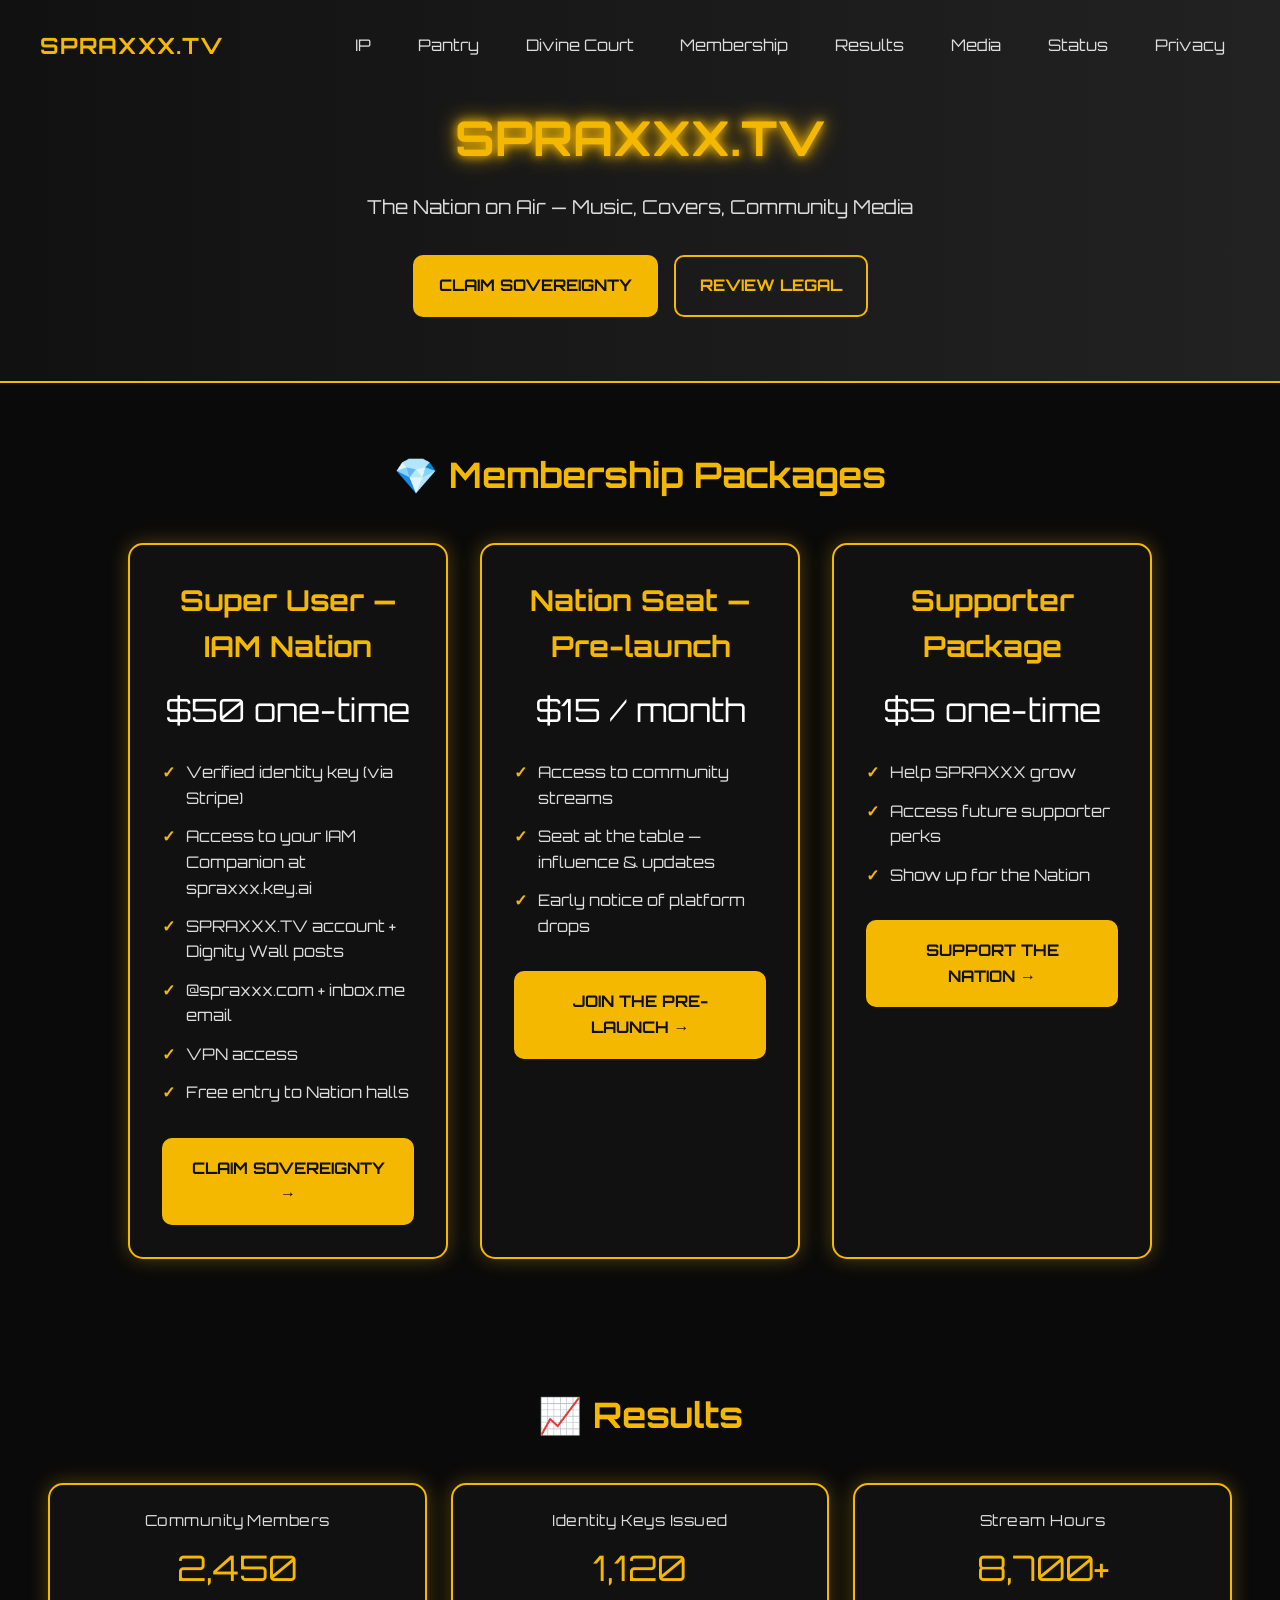
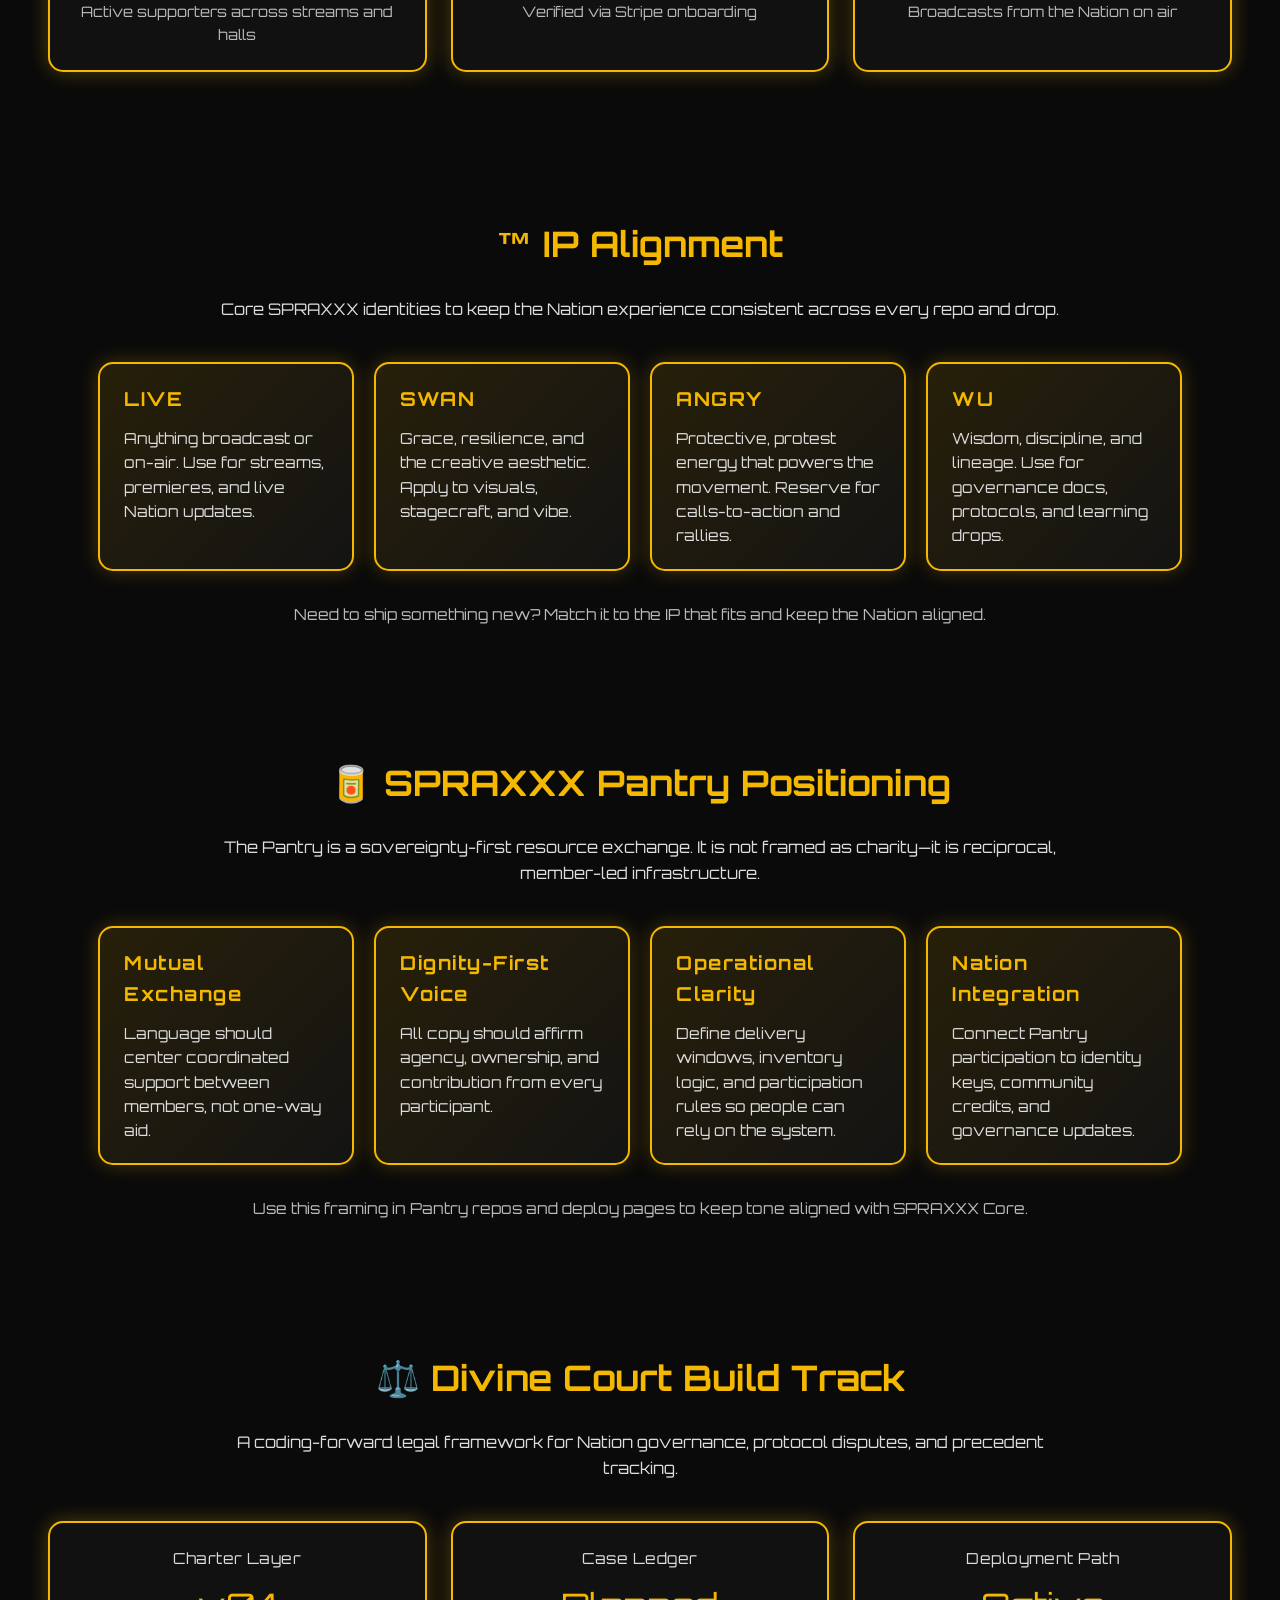
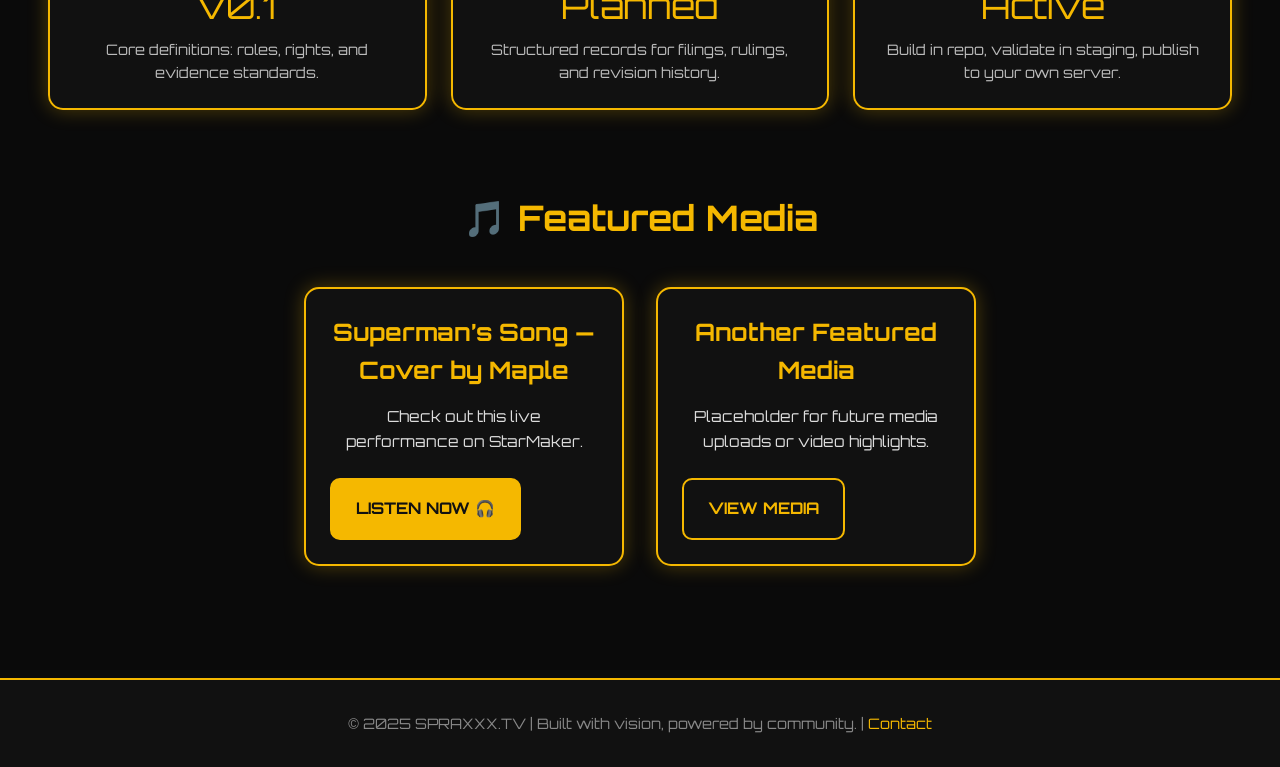
==== commit 69bb9b90: "Add Pantry and Divine Court guidance without replacing existing TV content" ====
--- a/index.html
+++ b/index.html
@@ -21,6 +21,8 @@
             <div class="logo">SPRAXXX.TV</div>
             <nav class="nav-links">
                 <a href="#ip">IP</a>
+                <a href="#pantry-principles">Pantry</a>
+                <a href="#divine-court">Divine Court</a>
                 <a href="#membership">Membership</a>
                 <a href="#results">Results</a>
                 <a href="#featured-media">Media</a>
@@ -128,6 +130,54 @@
             <p class="ip-note">Need to ship something new? Match it to the IP that fits and keep the Nation aligned.</p>
         </section>
 
+        <!-- Pantry Positioning -->
+        <section id="pantry-principles">
+            <h2 class="section-title">🥫 SPRAXXX Pantry Positioning</h2>
+            <p class="section-intro">The Pantry is a sovereignty-first resource exchange. It is not framed as charity—it is reciprocal, member-led infrastructure.</p>
+            <div class="ip-grid">
+                <div class="ip-card">
+                    <h3>Mutual Exchange</h3>
+                    <p>Language should center coordinated support between members, not one-way aid.</p>
+                </div>
+                <div class="ip-card">
+                    <h3>Dignity-First Voice</h3>
+                    <p>All copy should affirm agency, ownership, and contribution from every participant.</p>
+                </div>
+                <div class="ip-card">
+                    <h3>Operational Clarity</h3>
+                    <p>Define delivery windows, inventory logic, and participation rules so people can rely on the system.</p>
+                </div>
+                <div class="ip-card">
+                    <h3>Nation Integration</h3>
+                    <p>Connect Pantry participation to identity keys, community credits, and governance updates.</p>
+                </div>
+            </div>
+            <p class="ip-note">Use this framing in Pantry repos and deploy pages to keep tone aligned with SPRAXXX Core.</p>
+        </section>
+
+        <!-- Divine Court -->
+        <section id="divine-court">
+            <h2 class="section-title">⚖️ Divine Court Build Track</h2>
+            <p class="section-intro">A coding-forward legal framework for Nation governance, protocol disputes, and precedent tracking.</p>
+            <div class="stats-grid">
+                <div class="stat-card">
+                    <p class="stat-label">Charter Layer</p>
+                    <p class="stat-value">v0.1</p>
+                    <p class="stat-note">Core definitions: roles, rights, and evidence standards.</p>
+                </div>
+                <div class="stat-card">
+                    <p class="stat-label">Case Ledger</p>
+                    <p class="stat-value">Planned</p>
+                    <p class="stat-note">Structured records for filings, rulings, and revision history.</p>
+                </div>
+                <div class="stat-card">
+                    <p class="stat-label">Deployment Path</p>
+                    <p class="stat-value">Active</p>
+                    <p class="stat-note">Build in repo, validate in staging, publish to your own server.</p>
+                </div>
+            </div>
+        </section>
+
         <!-- Featured Media -->
         <section id="featured-media">
             <h2 class="section-title">🎵 Featured Media</h2>
